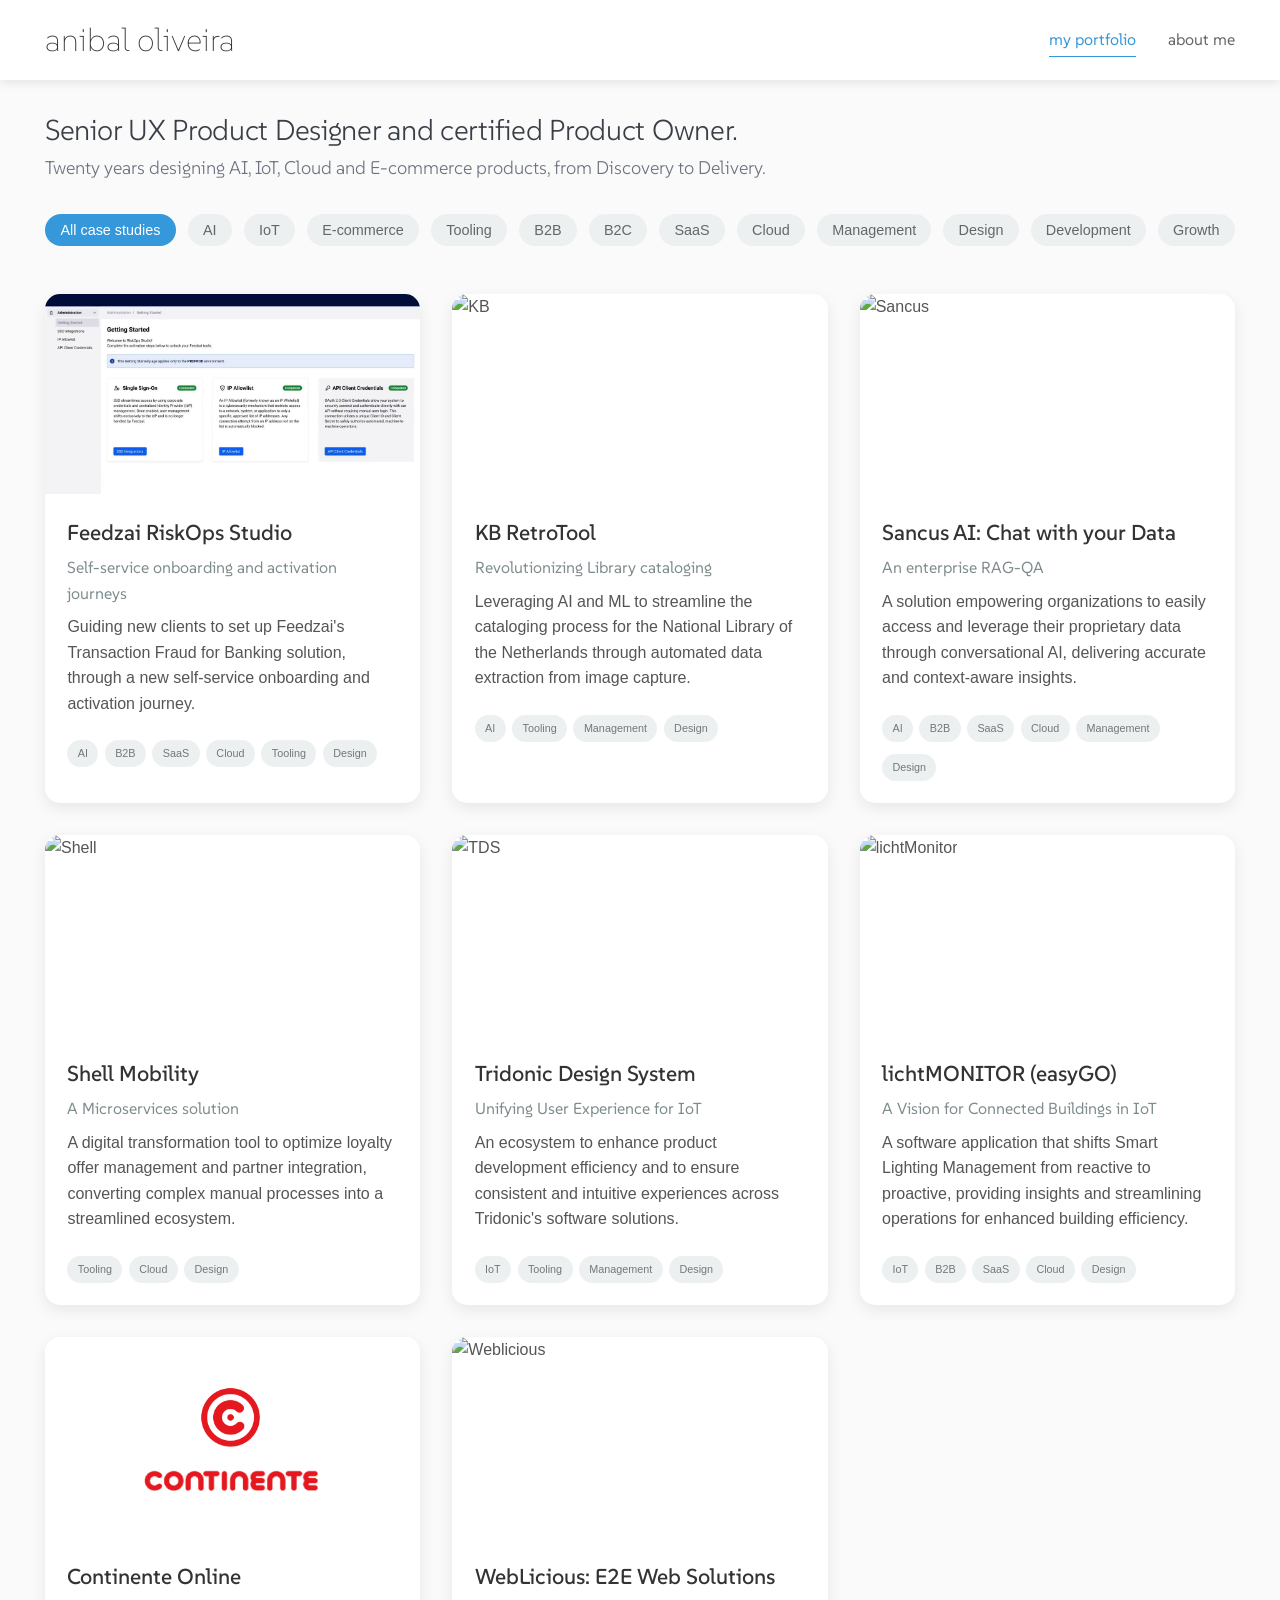
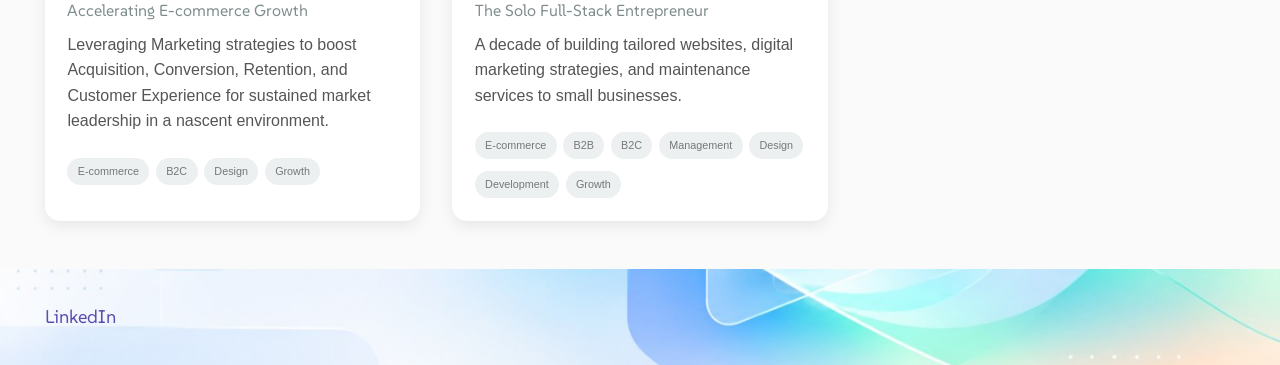
==== index.html @ 02a845a8 "Home intro: left-aligned, smaller, dark grey, closer to the header; capitalised terms Co-Authored-By" ====
<!DOCTYPE html>
<html lang="en">
<head>
<!-- Google tag (gtag.js) -->
<script async src="https://www.googletagmanager.com/gtag/js?id=G-BQ8R2S5PRK"></script>
<script>
  window.dataLayer = window.dataLayer || [];
  function gtag(){dataLayer.push(arguments);}
  gtag('js', new Date());

  gtag('config', 'G-BQ8R2S5PRK');
</script>
    <meta charset="UTF-8">
    <meta name="viewport" content="width=device-width, initial-scale=1.0">
    <meta name="robots" content="noindex, nofollow">

    <title>anibal oliveira</title>
    <link rel="preconnect" href="https://fonts.googleapis.com">
    <link rel="preconnect" href="https://fonts.gstatic.com" crossorigin>
    <link href="https://fonts.googleapis.com/css2?family=SUSE:wght@100..800" rel="stylesheet">
    <link rel="stylesheet" href="styles.css">
    <link rel="stylesheet" href="case-study.css">
    <link rel="icon" type="image/png" href="favicon.png">

</head>
<body>
    <!-- Header -->
    <header class="header">
        <div class="container">
            <div class="nav-brand">
                <a href="index.html" class="brand-link">
                    <h1>anibal oliveira</h1>
                </a>
            </div>
            <nav class="nav-menu">
                <a href="index.html" class="nav-link active">my portfolio</a>
                <a href="about.html" class="nav-link">about me</a>
            </nav>
        </div>
    </header>

    <!-- Main Content -->
    <main class="main-content">
        <div class="container">
            <!-- Page Title -->
            <!--<section class="hero-section">
                <h2 class="page-title">My Portfolio</h2>
                <p class="page-subtitle">Showcasing digital product design, development and management case studies</p>
            </section>
-->
            <!-- Intro -->
            <section class="home-intro">
                <h2 class="home-intro-title">Senior UX Product Designer and certified Product Owner.</h2>
                <p class="home-intro-text">Twenty years designing AI, IoT, Cloud and E-commerce products, from Discovery to Delivery.</p>
            </section>

            <!-- Tag Filter System -->
            <section class="filter-section">
                <div class="filter-container">
                    <div class="filter-tags">
                        <button class="filter-tag active" data-tag="all">All case studies</button>
                        <button class="filter-tag" data-tag="ai">AI</button>
                        <button class="filter-tag" data-tag="iot">IoT</button>
                        <button class="filter-tag" data-tag="ecommerce">E-commerce</button>
                        <button class="filter-tag" data-tag="tooling">Tooling</button>
                        <button class="filter-tag" data-tag="B2B">B2B</button>
                        <button class="filter-tag" data-tag="B2C">B2C</button>
                        <button class="filter-tag" data-tag="SaaS">SaaS</button>
                        <button class="filter-tag" data-tag="Cloud">Cloud</button>
                        <button class="filter-tag" data-tag="management">Management</button>
                        <button class="filter-tag" data-tag="design">Design</button>
                        <button class="filter-tag" data-tag="Development">Development</button>
                        <button class="filter-tag" data-tag="growth">Growth</button>
                    </div>
                </div>
            </section>

            <!-- Case Studies Grid -->
            <section class="case-studies-grid">
                <!-- Case Study 0: Feedzai -->
                <article class="case-study-card image-container" data-tags="ai,tooling,design,B2B,SaaS,Cloud" onclick="window.location.href='case-study-feedzai.html'">
                    <div class="card-image">

                        <img class="static-img" src="imgs/fz0.png" alt="Feedzai">
                        <img class="gif-img" src="imgs/fz2.gif" alt="Feedzai">
                    </div>
                    <div class="card-content">
                        <h3 class="card-title">Feedzai RiskOps Studio</h3>
                        <h4 class="card-subtitle">Self-service onboarding and activation journeys</h4>
                        <p class="card-intro">Guiding new clients to set up Feedzai's Transaction Fraud for Banking solution, through a new self-service onboarding and activation journey.</p>
                        <div class="card-tags">
                            <span class="tag">AI</span>
                            <span class="tag">B2B</span>
                            <span class="tag">SaaS</span>
                            <span class="tag">Cloud</span>
                            <span class="tag">Tooling</span>
                            <span class="tag">Design</span>
                        </div>
                    </div>
                </article>

                <!-- Case Study 1: KB -->
                <article class="case-study-card image-container" data-tags="ai,management,design,tooling" onclick="window.location.href='case-study-kb.html'">
                    <div class="card-image">

                        <img class="static-img" src="imgs/kb01.png" alt="KB">
                        <img class="gif-img" src="imgs/kbvid.gif" alt="KB">


                    </div>
                    <div class="card-content">
                        <h3 class="card-title">KB RetroTool</h3>
                        <h4 class="card-subtitle">Revolutionizing Library cataloging</h4>
                        <p class="card-intro">Leveraging AI and ML to streamline the cataloging process for the National Library of the Netherlands through automated data extraction from image capture.</p>
                        <div class="card-tags">
                            <span class="tag">AI</span>
                            <span class="tag">Tooling</span>
                            <span class="tag">Management</span>
                            <span class="tag">Design</span>
                        </div>
                    </div>
                </article>

                <!-- Case Study 2: Sancus -->
                <article class="case-study-card image-container" data-tags="ai,management,design,B2B,SaaS,Cloud" onclick="window.location.href='case-study-sancus.html'">
                    <div class="card-image">
 
                        <img class="static-img" src="imgs/sancus1.jpg" alt="Sancus">
                        <img class="gif-img" src="imgs/sancus7.gif" alt="Sancus">
                    </div>
                    <div class="card-content">
                        <h3 class="card-title">Sancus AI: Chat with your Data</h3>
                        <h4 class="card-subtitle">An enterprise RAG-QA</h4>
                        <p class="card-intro">A solution empowering organizations to easily access and leverage their proprietary data through conversational AI, delivering accurate and context-aware insights.</p>
                        <div class="card-tags">
                            <span class="tag">AI</span>
                            <span class="tag">B2B</span>
                            <span class="tag">SaaS</span>
                            <span class="tag">Cloud</span>
                            <span class="tag">Management</span>
                            <span class="tag">Design</span>
                        </div>
                    </div>
                </article>

                <!-- Case Study 3: Shell -->
                <article class="case-study-card image-container" data-tags="tooling,design,Cloud" onclick="window.location.href='case-study-shell.html'">
                    <div class="card-image">

                        <img class="static-img" src="imgs/shell1.png" alt="Shell">
                        <img class="gif-img" src="imgs/shell2.gif" alt="Shell">
                    </div>
                    <div class="card-content">
                        <h3 class="card-title">Shell Mobility</h3>
                        <h4 class="card-subtitle">A Microservices solution</h4>
                        <p class="card-intro">A digital transformation tool to optimize loyalty offer management and partner integration, converting complex manual processes into a streamlined ecosystem.</p>
                        <div class="card-tags">
                            <span class="tag">Tooling</span>
                            <span class="tag">Cloud</span>
                            <span class="tag">Design</span>
                        </div>
                    </div>
                </article>

                <!-- Case Study 4: TDS -->
                <article class="case-study-card image-container" data-tags="iot,tooling,management,design" onclick="window.location.href='case-study-tds.html'">
                    <div class="card-image">

                        <img class="static-img" src="imgs/tds1.png" alt="TDS">
                        <img class="gif-img" src="imgs/tds2.gif" alt="TDS">

                    </div>
                    <div class="card-content">
                        <h3 class="card-title">Tridonic Design System</h3>
                        <h4 class="card-subtitle">Unifying User Experience for IoT</h4>
                        <p class="card-intro">An ecosystem to enhance product development efficiency and to ensure consistent and intuitive experiences across Tridonic's software solutions.</p>
                    

                        <div class="card-tags">
                            <span class="tag">IoT</span>
                            <span class="tag">Tooling</span>
                            <span class="tag">Management</span>
                            <span class="tag">Design</span>
                        </div>
                    </div>
                </article>

                <!-- Case Study 5: lichtMonitor -->
                <article class="case-study-card image-container" data-tags="iot,B2B,SaaS,Cloud,design" onclick="window.location.href='case-study-lichtmonitor.html'">
                    <div class="card-image">

                        <img class="static-img" src="imgs/lm1.png" alt="lichtMonitor">
                        <img class="gif-img" src="imgs/lm2.gif" alt="lichtMonitor">

                    </div>
                    <div class="card-content">
                        <h3 class="card-title">lichtMONITOR (easyGO)</h3>
                        <h4 class="card-subtitle">A Vision for Connected Buildings in IoT</h4>
                        <p class="card-intro">A software application that shifts Smart Lighting Management from reactive to proactive, providing insights and streamlining operations for enhanced building efficiency.</p>
                        
                        <div class="card-tags">
                            <span class="tag">IoT</span>
                            <span class="tag">B2B</span>
                            <span class="tag">SaaS</span>
                            <span class="tag">Cloud</span>
                            <span class="tag">Design</span>
                        </div>
                    </div>
                </article>

                <!-- Case Study 6: Continente -->
                <article class="case-study-card image-container" data-tags="ecommerce,design,B2C,growth" onclick="window.location.href='case-study-continente.html'">
                    <div class="card-image">

                        <img class="static-img" src="imgs/col1.png" alt="Continente">
                        <img class="gif-img" src="imgs/col2.gif" alt="Continente">
                    </div>
                    <div class="card-content">
                        <h3 class="card-title">Continente Online</h3>
                        <h4 class="card-subtitle">Accelerating E-commerce Growth</h4>
                        <p class="card-intro">Leveraging Marketing strategies to boost Acquisition, Conversion, Retention, and Customer Experience for sustained market leadership in a nascent environment.</p>
                        <div class="card-tags">
                            <span class="tag">E-commerce</span>
                            <span class="tag">B2C</span>
                            <span class="tag">Design</span>
                            <span class="tag">Growth</span>

                        </div>
                    </div>
                </article>



                <!-- Case Study 7: Weblicious -->
                <article class="case-study-card image-container" data-tags="ecommerce,management,design,Development,B2B,B2C,growth" onclick="window.location.href='case-study-weblicious.html'">
                    <div class="card-image">

                        <img class="static-img" src="imgs/web1.jpg" alt="Weblicious">
                        <img class="gif-img" src="imgs/web3.gif" alt="Weblicious">

                    </div>
                    <div class="card-content">
                        <h3 class="card-title">WebLicious: E2E Web Solutions</h3>
                        <h4 class="card-subtitle">The Solo Full-Stack Entrepreneur</h4>
                        <p class="card-intro">A decade of building tailored websites, digital marketing strategies, and maintenance services to small businesses.</p>
                        <div class="card-tags">
                            <span class="tag">E-commerce</span>
                            <span class="tag">B2B</span>
                            <span class="tag">B2C</span>
                            <span class="tag">Management</span>
                            <span class="tag">Design</span>
                            <span class="tag">Development</span>
                            <span class="tag">Growth</span>

                        </div>
                    </div>
                </article>
            </section>
        </div>
    </main>

    <!-- Footer -->
    <footer class="footer">
        <div class="container">
            <div class="footer-content">
                <a href="https://www.linkedin.com/in/oliveiraanibal/" target="_blank" rel="noopener noreferrer" class="linkedin-link">LinkedIn</a>
            </div>
        </div>
    </footer>

    <script src="script.js"></script>
</body>
</html>
---- styles.css ----
/* Reset and base styles */
* {
    margin: 0;
    padding: 0;
    box-sizing: border-box;
}

body {
    font-family: 'Segoe UI', Tahoma, Geneva, Verdana, sans-serif;
    line-height: 1.6;
    color: #555;
    background-color: #fafafa;
}

.container {
    max-width: 1230px;
    margin: 0 auto;
    padding: 0 20px;
}

strong {
    font-weight: 600;
}

/* Header */
.header {
    background: #fff;
    box-shadow: 0 2px 10px rgba(0, 0, 0, 0.1);
    position: fixed;
    width: 100%;
    top: 0;
    z-index: 1000;
    transition: all 0.3s ease;
}

.header .container {
    display: flex;
    justify-content: space-between;
    align-items: center;
    padding: 1rem 20px;
}

.nav-brand h1 {
    font-family: 'SUSE', sans-serif;
    font-size: 2rem;
    font-weight: 100;
    line-height: 3rem;
    padding-bottom: 0;
    color: #333;
}

.brand-link {
    text-decoration: none;
    color: inherit;
    transition: color 0.3s ease;
}

.brand-link:hover {
    color: #3498db;
}

.nav-menu {
    display: flex;
    gap: 2rem;
}

.nav-link {
    font-family: 'SUSE', sans-serif;
    font-weight: 400;
    text-decoration: none;
    color: #666;
    transition: color 0.3s ease;
    position: relative;
}

.nav-link:hover,
.nav-link.active {
    color: #3498db;
}

.nav-link.active::after {
    content: '';
    position: absolute;
    bottom: -4px;
    left: 0;
    width: 100%;
    height: 1px;
    background: #3498db;
}

/* Main content */
.main-content {
    margin-top: 80px;
    min-height: calc(100vh - 160px);
}

/* Hero section */
.hero-section {
    text-align: center;
    padding: 3rem 0;
    background: linear-gradient(135deg, #667eea 0%, #764ba2 100%);
    color: white;
    margin-bottom: 3rem;
    /*  display: none;*/
}

.page-title {
    font-size: 3rem;
    font-weight: 700;
    margin-bottom: 1rem;
    opacity: 0;
    animation: fadeInUp 0.8s ease forwards;
}

.page-subtitle {
    font-size: 1.2rem;
    opacity: 0.9;
    max-width: 650px;
    margin: 0 auto;
    opacity: 0;
    animation: fadeInUp 0.8s ease 0.2s forwards;
}

/* Filter section */
.filter-section {
    margin-bottom: 3rem;
    margin-top: 132px;
}

.filter-container {
    text-align: center;
}

.filter-tags {
    display: flex;
    flex-wrap: wrap;
    gap: 0.755rem;
    justify-content: center;
}

.filter-tag {
    background: #ecf0f1;
    border: none;
    padding: .5rem .95rem;
    border-radius: 25px;
    cursor: pointer;
    transition: all 0.3s ease;
    font-size: 0.9rem;
    color: #666;
}

.safari .filter-tag {
    padding: .5rem .9rem;
}


.filter-tag:hover {
    background: #3498db;
    color: white;
}

.filter-tag.active {
    background: #3498db;
    color: white;
}

/* Case studies grid */
.case-studies-grid {
    display: grid;
    grid-template-columns: repeat(auto-fit, minmax(350px, 1fr));
    gap: 2rem;
    margin-bottom: 3rem;
}

.case-study-card {
    background: white;
    border-radius: 15px;
    overflow: hidden;
    box-shadow: 0 5px 15px rgba(0, 0, 0, 0.08);
    transition: all 0.3s ease;
    cursor: pointer;
    opacity: 0;
    transform: translateY(20px);
    animation: fadeInUp 0.6s ease forwards;
}

.case-study-card:hover {
    transform: translateY(-10px);
    box-shadow: 0 15px 30px rgba(0, 0, 0, 0.15);
}

.card-image {
    height: 200px;
    overflow: hidden;
}

.card-image img {
    width: 100%;
    /*   height: 100%;
    object-fit: cover;*/
    transition: transform 0.3s ease;
}

/*
.case-study-card:hover .card-image img {
    transform: scale(1.05);
}
*/
.card-content {
    padding: 1.4rem;
}

.card-title {
    font-size: 1.35rem;
    font-family: 'SUSE', sans-serif;
    font-weight: 500;
    margin-bottom: 0.25rem;
    color: #333;
}

.card-subtitle {
    font-size: 1rem;
    font-family: 'SUSE', sans-serif;
    color: #7f8c8d;
    margin-bottom: .5rem;
    font-weight: 400;
}

.card-intro {
    color: #555;
    margin-bottom: 1.5rem;
    line-height: 1.6;
}

.card-tags {
    display: flex;
    flex-wrap: wrap;
    gap: 0.75rem 0.4rem;
}

.tag {
    background: #ecf0f1;
    color: #777;
    padding: 0.3rem 0.65rem;
    border-radius: 15px;
    font-size: 0.675rem;
    font-weight: 500;
}


/* KB swap */
.image-container div {
    position: relative;
    overflow: hidden;
}


.gif-img {
    position: absolute;
    top: 0;
    left: 0;
    opacity: 0;
    transition: opacity 0.3s ease;
}

.image-container:hover div .gif-img {
    opacity: 1;
}

.image-container:hover div .static-img {
    opacity: 0;
}

/* About */

.about-certifications-grid {
    display: grid;
    grid-template-columns: repeat(auto-fit, minmax(200px, 1fr));
    gap: 2.5rem;
    row-gap: 3rem;
    margin-top: 2.5rem;
}

.about-certifications-grid::after {
    content: '';
    flex-basis: 100%;
}

.about-certification {
    margin: 0;
}

.about-certification h5 {
    margin: .1em 0 .3em;
}

.about-certification img {
    width: 100%;
}

.about-certification p,
.about-certification li {
    font-size: .8rem;
}

.about-certification ul {
    padding-left: 1rem;
}

.about-content {
    max-width: 840px;
    margin: 0 auto;
    padding: 1rem 0 0 0;
}

.about-text {
    /*max-width: 770px;*/
    font-size: 1.1rem;
    line-height: 1.8;
    color: #555;
    text-align: left;
    margin:0 auto 2.5rem;
}

.about-text p {
    margin-bottom: 1.5rem;
}

.about-text p a {
    color: #667eea;
    text-decoration: none;
    font-weight: 600;
}

h2.section-title {
    font-size: 1.75rem;
}


/* Footer: LinkedIn banner artwork, cropped to the original footer height */
.footer {
    background: #eef3fb url('imgs/about-hero.png') center 85% / cover no-repeat;
    color: #2c3e50;
    height: 96px;
    padding: 0;
    margin-top: 2.5rem;
    display: flex;
    align-items: center;
}

.footer .container {
    width: 100%;
}

.footer-content {
    display: flex;
    justify-content: flex-start;
    align-items: center;
}

.linkedin-link {
    font-family: 'SUSE', sans-serif;
    font-size: 1.15rem;
    font-weight: 400;
    color: #5a4fb0;
    text-decoration: none;
    text-shadow: 0 0 14px rgba(255, 255, 255, .9);
    transition: color 0.3s ease;
}

.linkedin-link:hover {
    color: #667eea;
    text-decoration: underline;
}

/* Animations */
@keyframes fadeInUp {
    to {
        opacity: 1;
        transform: translateY(0);
    }
}

/* Card animation delay */
.case-study-card:nth-child(1) {
    animation-delay: 0.1s;
}

.case-study-card:nth-child(2) {
    animation-delay: 0.2s;
}

.case-study-card:nth-child(3) {
    animation-delay: 0.3s;
}

/* Responsive design */
@media (max-width: 768px) {
    .header .container {
        flex-direction: column;
        gap: 1rem;
    }

    .nav-menu {
        gap: 1rem;
    }

    .page-title {
        font-size: 2rem;
    }

    .case-studies-grid {
        grid-template-columns: 1fr;
        gap: 1.5rem;
    }

    .filter-section {
        margin-top: 170px;
    }

    .filter-tags {
        justify-content: center;
        gap: 1rem
    }
}

/* Hidden class for filtering */
.hidden {
    display: none !important;
}

/* About: at a glance, career and education */
.glance {
    display: grid;
    grid-template-columns: repeat(auto-fit, minmax(180px, 1fr));
    gap: 1rem;
    margin: 0 0 3.5rem;
}

.glance div {
    background: white;
    border-radius: 12px;
    padding: 1rem 1.15rem;
    box-shadow: 0 4px 16px rgba(0, 0, 0, 0.06);
}

.glance dt {
    font-size: .72rem;
    font-weight: 600;
    letter-spacing: .08em;
    text-transform: uppercase;
    color: #667eea;
    margin-bottom: .35rem;
}

.glance dd {
    margin: 0;
    font-size: .92rem;
    line-height: 1.5;
    color: #444;
}

.career {
    list-style: none;
    padding: 0;
    margin: 1.5rem 0 3.5rem;
}

.career li {
    display: grid;
    grid-template-columns: 10rem minmax(0, 1fr);
    gap: 1.5rem;
    padding: 1.15rem 0;
    border-top: 1px solid #e4e4ee;
}

.career li:last-child {
    border-bottom: 1px solid #e4e4ee;
}

.career .when {
    font-size: .9rem;
    font-weight: 400;
    color: #7f8c8d;
    font-variant-numeric: tabular-nums;
    padding-top: .15rem;
}

.career .org {
    display: block;
    font-size: 1.08rem;
    font-weight: 600;
    color: #2c3e50;
}

.career .role {
    display: block;
    font-size: .92rem;
    color: #7f8c8d;
    margin-top: .1rem;
}

.career .desc {
    font-size: .95rem;
    line-height: 1.6;
    color: #555;
    margin: .45rem 0 0;
}

.career .desc a,
.about-more a {
    color: #667eea;
    font-weight: 600;
    text-decoration: none;
}

.about-more {
    font-size: 1.05rem;
    color: #555;
    margin: -1.5rem 0 3.5rem;
}

@media (max-width: 768px) {
    .career li {
        grid-template-columns: 1fr;
        gap: .3rem;
    }
}

/* About hero: LinkedIn banner artwork, dark text for contrast */
.hero-section.about-hero {
    background: #eef3fb url('imgs/about-hero.png') center / cover no-repeat;
    color: #2c3e50;
    padding: 4.5rem 1rem;
    text-align: left;
}

/* Line the hero text up with the about text column below */
.about-hero .page-title,
.about-hero .page-subtitle {
    max-width: 840px;
    margin-left: auto;
    margin-right: auto;
}

.about-hero .page-title {
    background: linear-gradient(135deg, #667eea 0%, #764ba2 100%);
    -webkit-background-clip: text;
    background-clip: text;
    color: transparent;
    width: fit-content;
    margin-left: max(0px, calc((100% - 840px) / 2));
}

.about-hero .page-subtitle {
    color: #5a4fb0;
    font-weight: 500;
}

.about-hero .page-subtitle {
    text-shadow: 0 0 18px rgba(255, 255, 255, .9);
}

@media (max-width: 768px) {
    .hero-section.about-hero {
        padding: 3rem 1rem;
        background-position: 30% center;
    }
}

/* About hero titles in the header's typeface (SUSE, light) */
.about-hero .page-title {
    font-family: 'SUSE', sans-serif;
    font-weight: 200;
}

.about-hero .page-subtitle {
    font-family: 'SUSE', sans-serif;
    font-weight: 300;
    font-size: 1.35rem;
}

/* Home intro, above the filters */
.home-intro {
    text-align: left;
    margin: 112px 0 2rem;
    padding: 0;
}

.home-intro-title {
    font-family: 'SUSE', sans-serif;
    font-weight: 300;
    font-size: 1.8rem;
    line-height: 1.25;
    letter-spacing: -0.01em;
    color: #3a3f47;
    margin: 0 0 .4rem;
}

.home-intro-text {
    font-family: 'SUSE', sans-serif;
    font-weight: 300;
    font-size: 1.15rem;
    line-height: 1.5;
    color: #6b7380;
    margin: 0;
}

.home-intro + .filter-section {
    margin-top: 0;
}

@media (max-width: 768px) {
    .home-intro {
        margin-top: 150px;
    }

    .home-intro-title {
        font-size: 1.45rem;
    }

    .home-intro-text {
        font-size: 1rem;
    }
}
---- case-study.css ----
/* Case Study Specific Styles */

.case-study-main {
    margin: 73px auto 0 auto;
    display: flex;
    max-width: 1230px;
    position: relative;
    /*   min-height: calc(100vh - 160px);*/
}

/* Side Navigation */
.side-nav {
    width: 250px;
    /* Made 50% wider from 200px */
    height: fit-content;


    position: sticky;
    top: 135px;
    margin-left: 20px;

    background: rgba(255, 255, 255, 0.95);
    backdrop-filter: blur(10px);
    border-radius: 10px;
    padding: 1rem 1rem 0.5rem 1rem;
    box-shadow: 0 5px 15px rgba(0, 0, 0, 0.1);
}

.side-nav-list {
    list-style: none;
    margin: 0;
    padding: 0;
}

.side-nav-list li {
    margin-bottom: 0.5rem;
}

.side-nav-list li:first-child a {
    color: #9b59b6;
}

.side-nav-link {
    display: block;
    font-family: 'SUSE', sans-serif;
    font-weight: 500;
    text-decoration: none;
    color: #666;
    font-size: 0.9rem;
    padding: 0.5rem 0.8rem;
    border-radius: 5px;
    transition: all 0.3s ease;
    border-left: 3px solid transparent;
}

.side-nav-link:hover,
.side-nav-link.active {
    background: #f8f9fa;
    color: #3498db;
    border-left-color: #3498db;
}

/* Case Study Content - Center aligned and adjusted for wider sidebar */
.case-study-content {
    flex: 1;
    margin-left: 20px;
    /* Adjusted for wider sidebar */
    padding: 0 0 2rem 2rem;
    /* max-width: 910px; */
    text-align: left;
    /* Center align all content */
    float: right;
}

.case-study-content img {
    max-width: 100%;
    margin: 1.25rem auto 2.5rem;
    display: block;
    /* Center images */
}

/* Hero Section */
.case-hero {
    display: block;
    grid-template-columns: 1fr 1fr;
    padding: 3rem 0 0;
    margin-bottom: 0rem;
    text-align: left;
    /* Keep hero layout as grid but left-aligned within cells */
}

.case-title {
    font-size: 2.5rem;
    font-family: 'SUSE', sans-serif;
    font-weight: 400;
    color: #333;
    margin-bottom: 0rem;
    line-height: 1.2;
}

h1.case-title {
    line-height: 1.5;
}

.case-subtitle {
    font-size: 1.35rem;
    font-family: 'SUSE', sans-serif;
    color: #7f8c8d;
    margin-bottom: 1.5rem;
    font-weight: 400;
}

p.case-intro {
    font-size: .85em !important;
    line-height: 1.5em !important;
    padding: 1.1em 1.75em !important;
    margin: 0 !important;
}

.case-hero-image {
    margin: 0 auto 2rem;

}

.laptopbg {
    position: relative;
    width: 600px;
    height: 345px;
    overflow: hidden;
    padding: 15px 66px 0;
    background-image: url('imgs/laptop3.png');
}

.laptopbg6 {
    position: relative;
    width: 768px;
    height: 400px;
    overflow: hidden;
    padding: 17px 84px 0;
    background-image: url('imgs/laptop6.png');
}


.laptopbg4 {
    position: relative;
    width: 768px;
    height: 450px;
    overflow: hidden;
    padding: 12px 84px 0;
    background-image: url('imgs/laptop5.png');
}

.laptopbg2 {
    position: relative;
    width: 768px;
    height: 476px;
    overflow: hidden;
    padding: 12px 84px 0;
    background-image: url('imgs/laptop2.png');
}

.laptopbg8 {
    position: relative;
    width: 900px;
    height: 447px;
    overflow: hidden;
    padding: 15px 0 0 101px;
    background-image: url('imgs/laptop8.png');
    margin-top: 1.75rem;
}


/* Sections */
.case-section {
    margin-bottom: 3rem;
    scroll-margin-top: 100px;
}

#context {
    margin-bottom: 3.5rem;
}

.section-title {
    font-size: 1.7rem;
    font-family: 'SUSE', sans-serif;
    font-weight: 500;
    color: #333;
    margin-bottom: 1rem;
    padding-bottom: 0.5rem;
    border-bottom: 2px solid #3498db;
}

h2.section-title {
    padding-top: 1rem;
    color: #333;
}

.case-section p {
    font-size: 1rem;
    line-height: 1.6;
    color: #555;
    margin-bottom: 1rem;
}

.case-section h3 {
    font-size: 1.4rem;
    font-weight: 400;
    color: #555;
    margin: 2.5rem 0 0.75rem 0;
    font-family: 'SUSE', sans-serif;
}

.case-section h4 {
    font-size: 1.1rem;
    font-weight: 400;
    color: #34495e;
    margin: 1.5rem 0 0.8rem 0;
    font-family: 'SUSE', sans-serif;
}


.case-section ul {
    padding-left: 1em;
    margin-top: -0.25rem;
}

.case-section ul li {
    padding-bottom: .5em;
    line-height: 1.5em;
}

.case-section ul li:last-child {
    padding-bottom: 0
}

h3.contribution-title {
    margin: .5rem 0 .5rem !important;
}

/* Context & Contribution */
.contribution-grid {
    display: grid;
    grid-template-columns: 2fr 1fr;
    gap: 3rem;
    align-items: start;
    text-align: left;
    /* Keep text left-aligned within grid cells */
}

.contribution-chart {
    text-align: center;
    /* Center its inline-block children */
    margin-left: -2rem;
}

.contribution-chart ul {
    max-width: 43.5rem;
    display: inline-block;
    /* Make it an inline-block element */
    vertical-align: middle;
    /* Align vertically with the donut chart */
    text-align: left;
    /* Ensure text inside ul stays left-aligned */
    margin: 0 0;
    /* Reset default ul margin if any interferes with centering */
    padding: 0;
    /* Reset default ul padding if any interferes with centering */
}

.donut-chart {
    width: 180px;
    /* Reduced to 90% of 200px */
    height: 180px;
    /* Reduced to 90% of 200px */
    margin: 0rem 1.5rem 0 0;
    /* Reduced space below the chart as legend is now inside */
    position: relative;
    display: inline-block;
    /* Ensure it behaves like an inline element */
    vertical-align: middle;
    /* Align with text */
}

.donut-slice {
    /* Smooth transition for opacity change on hover */
    transition: opacity 0.2s ease-in-out;
    cursor: pointer;
    /* Indicate non-clickable */
}

#percentage-text,
#legend-text {
    /* Combined styles for both text elements */
    text-anchor: middle;
    /* Center the text horizontally */
    dominant-baseline: middle;
    /* Center the text vertically */
    fill: #555;
    /* Always #555 */
    font-family: 'SUSE', sans-serif;
    /* Use SUSE font for consistency */
}

#percentage-text {
    font-size: 1.6rem;
    /* Slightly reduced font size for percentage */
    font-weight: 500;
    /* Bold text */
}

#legend-text {
    font-size: .9rem;
    /* Slightly reduced font size for legend text */
    font-weight: 400;
    /* Lighter weight for legend */
}

/* Specific style for the percentage symbol */
#percentage-symbol {
    font-size: 0.6em;
    /* 60% of the parent font size for the '%' symbol */
    vertical-align: super;
    /* Align it slightly higher */
}





/* Problem Definition */
.problem-content {
    display: grid;
    gap: 2rem;
}

.problem-statement,
.opportunity-landscape {
    background: #f8f9fa;
    padding: 2rem;
    border-radius: 10px;
    border-left: 4px solid #3498db;
    text-align: left;
    /* Keep text left-aligned within containers */
}

.opportunity-image {
    margin-top: 1.5rem;
}

.opportunity-image img {
    width: 100%;
    height: 200px;
    object-fit: cover;
    border-radius: 8px;
}

.image-caption {
    font-size: 0.9rem;
    color: #7f8c8d;
    font-style: italic;
    margin-top: 0.5rem;
    text-align: center;
}

/* Discovery */
.research-image {
    margin: 2rem 0;
    text-align: center;
}

.research-image img {
    width: 100%;
    max-width: 500px;
    height: 250px;
    object-fit: cover;
    border-radius: 8px;
}

.insights-list {
    background: #f8f9fa;
    padding: 1.5rem;
    border-radius: 8px;
    margin-top: 1rem;
    text-align: left;
    /* Keep list left-aligned */
}

.insights-list li {
    margin-bottom: 0.8rem;
    padding-left: 1rem;
    position: relative;
}

.insights-list li::before {
    content: '✓';
    position: absolute;
    left: 0;
    color: #27ae60;
    font-weight: bold;
}

/* Vision & Strategy */
.strategy-pillars {
    display: grid;
    grid-template-columns: repeat(auto-fit, minmax(250px, 1fr));
    gap: 1.5rem;
    margin: 2rem 0;
}

.pillar {
    background: #f8f9fa;
    padding: 1.5rem;
    border-radius: 8px;
    border-top: 4px solid #3498db;
    text-align: left;
    /* Keep text left-aligned within pillars */
}

.pillar h4 {
    color: #3498db;
    margin-bottom: 1rem;
}

.vision-image {
    margin: 2rem 0;
    text-align: center;
}

.vision-image img {
    width: 100%;
    max-width: 600px;
    height: 300px;
    object-fit: cover;
    border-radius: 8px;
}

.challenges-content {
    display: grid;
    gap: 1rem;
    margin-top: 1.5rem;
}

.challenge-item {
    background: #fff5f5;
    border-left: 4px solid #e74c3c;
    padding: 1rem 1.5rem;
    border-radius: 0 8px 8px 0;
    text-align: left;
    /* Keep text left-aligned within challenges */
}

.challenge-item h4 {
    color: #e74c3c;
    margin: 0 0 0.5rem 0;
}

.gtm-image {
    margin: 2rem 0;
    text-align: center;
}

.gtm-image img {
    width: 100%;
    max-width: 500px;
    height: 250px;
    object-fit: cover;
    border-radius: 8px;
}

/* Delivery */
.delivery-image {
    margin: 2rem 0;
    text-align: center;
}

.delivery-image img {
    width: 100%;
    max-width: 600px;
    height: 300px;
    object-fit: cover;
    border-radius: 8px;
}

.deliverables-list {
    background: #f0f9ff;
    border-left: 4px solid #3498db;
    padding: 1.5rem;
    border-radius: 0 8px 8px 0;
    margin-top: 1rem;
    text-align: left;
    /* Keep list left-aligned */
}

.deliverables-list li {
    margin-bottom: 0.8rem;
    padding-left: 1rem;
    position: relative;
}

.deliverables-list li::before {
    content: '→';
    position: absolute;
    left: 0;
    color: #3498db;
    font-weight: bold;
}

/* Impacts */
.impact-image {
    margin: 2rem 0;
    text-align: center;
}

.impact-image img {
    width: 100%;
    max-width: 700px;
    height: 350px;
    object-fit: cover;
    border-radius: 8px;
}

.components-grid {
    display: grid;
    grid-template-columns: repeat(auto-fit, minmax(250px, 1fr));
    gap: 1.5rem;
    margin-top: 2rem;
}

.component {
    background: #f8f9fa;
    padding: 1.5rem;
    border-radius: 8px;
    border-left: 4px solid #9b59b6;
    text-align: left;
    /* Keep text left-aligned within components */
}

.component h4 {
    color: #9b59b6;
    margin-bottom: 1rem;
}

/* Takeaways */
.metrics-grid {
    display: grid;
    grid-template-columns: repeat(auto-fit, minmax(250px, 1fr));
    gap: 2rem;
    margin: 2rem 0 4rem 0;
}

.metric-card {
    background: linear-gradient(135deg, #667eea 0%, #764ba2 100%);
    color: white;
    padding: 2rem;
    border-radius: 10px;
    text-align: center;
    box-shadow: 0 10px 25px rgba(0, 0, 0, 0.1);
}

.metric-number {
    font-size: 2.5rem;
    font-weight: 700;
    margin-bottom: 0.5rem;
}

.metric-label {
    font-size: 0.9rem;
    opacity: 0.9;
    font-family: 'SUSE', sans-serif;
}

.takeaways-content {
    display: grid;
    gap: 1.5rem;
    grid-template-columns: auto auto auto;
    margin-top: 2rem;
}



.continenteCS .metrics-grid {
    margin:2rem 0 2.5rem;
}
.continenteCS .takeaways-content {
    grid-template-columns: auto auto ;
    margin: 0 0 5rem;
}

.takeaway-item {
    background: #f6eff9;
    border-left: 4px solid #9b59b6;
    padding: 1.25rem 1.5rem 0.3rem;
    text-align: left;
    /* Keep text left-aligned within takeaways */

    border-radius: 8px;
}

.takeaway-item h4 {
    color: #9b59b6;
    margin: 0 0 0.8rem 0;
}

.takeaway-item p {
    font-size: .85em;
}

p.getintouch {
    border-bottom: 0 solid #ddd;
    padding-bottom: 0.5rem;
}

/* Navigation */
.case-navigation {
    display: flex;
    justify-content: space-between;
    align-items: center;
    margin: 1.5rem 0 0;
    padding: 1rem 0 0;
    border-top: 0 solid #eee;
}

.nav-btn {
    text-decoration: none;
    background: #3498db;
    color: white;
    padding: 1rem 2rem;
    border-radius: 8px;
    font-weight: 500;
    transition: all 0.3s ease;
    display: flex;
    align-items: center;
    gap: 0.5rem;
    font-family: 'SUSE', sans-serif;
}

.nav-btn:hover {
    background: #2980b9;
    transform: translateY(-2px);
    box-shadow: 0 5px 15px rgba(52, 152, 219, 0.3);
}

.prev-btn {
    margin-right: auto;
}

.next-btn {
    margin-left: auto;
}







.balloonWrp {
    display: grid;
    row-gap: 20px;
    column-gap: 20px;
    grid-template-columns: 47% 47%;
    /* Two equal columns */
    padding: 1.5rem 0 1rem;
    margin-bottom: 3rem;

}

.balloon {
    background-color: #eee;
    border-radius: 5px 5px 0 5px;
    /* Less round corners */
    padding: 25px 40px 25px 20px;
    position: relative;
    height: auto;
    display: flex;
    flex-direction: column;
    /* 
  align-items: center;
  justify-content: center; */
    color: #555;
}

.balloon:before {
    content: '';
    position: absolute;
    bottom: 0;
    right: 30px;
    /* Aligned to the right */
    width: 0;
    height: 0;
    border: 30px solid transparent;
    border-top: 30px solid #eee;
    /* Matches balloon color */
    border-bottom: 0;
    margin-right: -30px;
    /* Adjust for right alignment */
    margin-bottom: -30px;
}

.cima:before {
    left: 30px;
    margin-left: -30px;

    top: 0;
    margin-top: -30px;
    transform: rotate(180deg);
}

.quote {
    font-size: 4em;
    /* Big quote */
    line-height: 1em;
    margin: 0 20px 10px 0;
    color: #555;
    float: left;
}

.sentence {
    font-size: .9em;
    line-height: 1.5em;
    display: block;
    font-style: italic;
}


.img-container {
    padding: 1.25rem;
    border: 1px solid #ddd;
    background-color: white;
    margin: 1.25rem auto 3rem;
    width: fit-content;
}

.img-container img {
    margin: 0;
    width: auto;
    max-width: 100%;
}

#projects h2 {
    margin-bottom: 3rem;
}

.project-details img {
    width: 400px;
    float: left;
    margin-right: 30px;
    margin-top: 13px;
}
.project-details {
    margin-bottom: 3.5rem;
    overflow: hidden;
}
.project-details h3 {
    margin: 0 0;
}

.project-details img {
    width: 400px;
    float: left;
    margin-right: 30px;
    margin-top: 0px;
}

p.project-intro {
    margin-top: 0;
    margin-bottom: 4rem;
}















/* Responsive Design */
@media (max-width: 1024px) {
    .side-nav {
        position: relative;
        left: auto;
        top: auto;
        transform: none;
        /*  width: 100%;*/
        margin-bottom: 2rem;
        display: none;
    }

    .case-study-content {
        margin-left: 0;
        margin-right: 0;
        padding: 0 1rem;
    }

    .contribution-grid {
        grid-template-columns: 1fr;
        gap: 2rem;
    }

    .case-hero {
        grid-template-columns: 1fr;
        gap: 2rem;
    }

    .strategy-pillars {
        grid-template-columns: 1fr;
    }

    .components-grid {
        grid-template-columns: 1fr;
    }

    .metrics-grid {
        grid-template-columns: auto auto;
    }

    .takeaways-content {
        grid-template-columns: auto auto;
    }

}

@media (max-width: 768px) {
    .case-title {
        font-size: 2rem;
    }

    .case-subtitle {
        font-size: 1.1rem;
    }

    .section-title {
        font-size: 1.5rem;
    }


    .takeaways-content {
        grid-template-columns: auto;
    }



    .metrics-grid {
        grid-template-columns: auto;
    }

    .case-navigation {
        flex-direction: column;
        gap: 1rem;
    }

    .nav-btn {
        width: 100%;
        justify-content: center;
    }
}
.laptopbg9 {
    position: relative;
    width: 768px;
    height: 438px;
    overflow: hidden;
    padding: 17px 84px 0;
    background-image: url('imgs/laptop9.png');
}
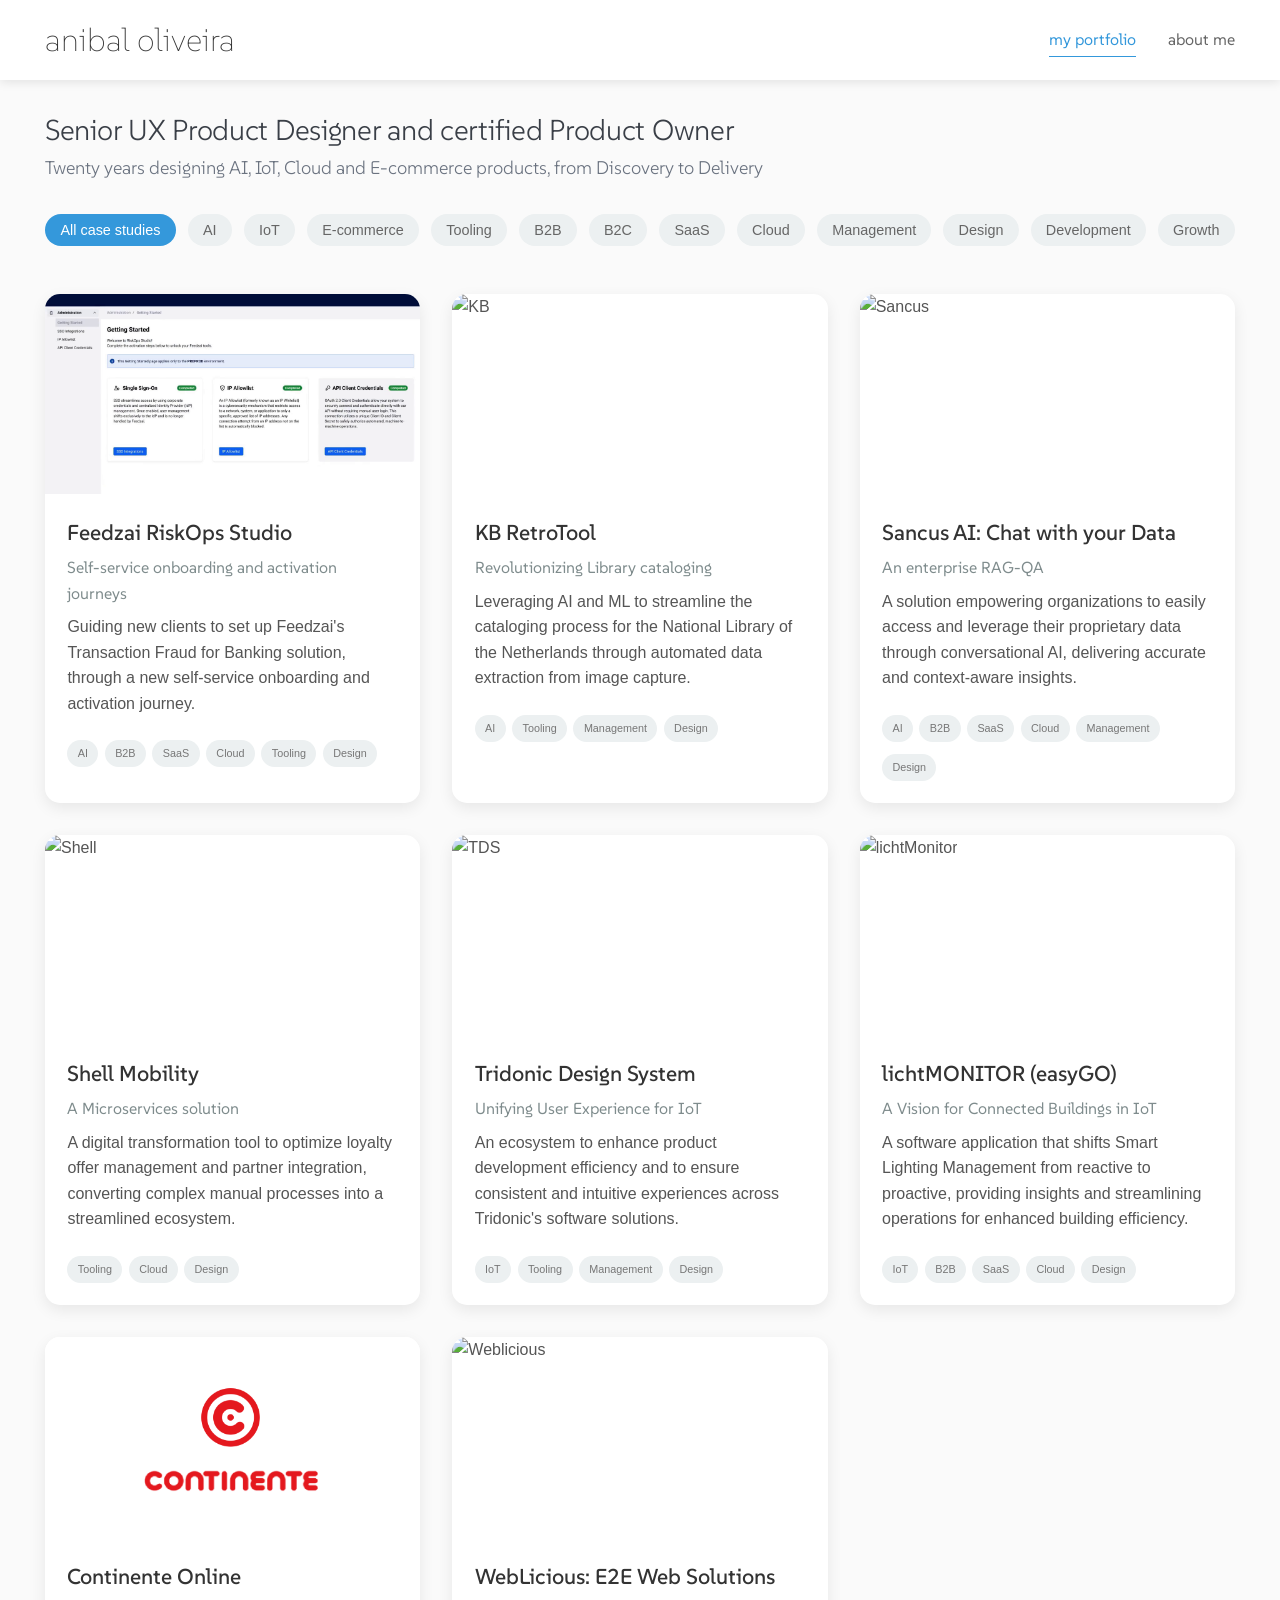
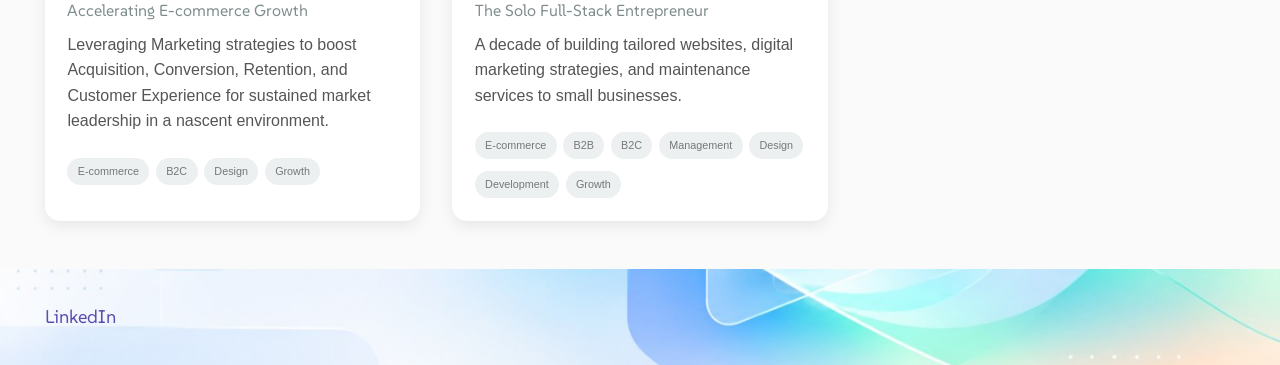
==== commit 301fc2ab: "Home intro: no full stops Co-Authored-By: Claude Opus 5.5 <noreply@anthropic.com> Claude-Session: ht" ====
--- a/index.html
+++ b/index.html
@@ -50,8 +50,8 @@
 -->
             <!-- Intro -->
             <section class="home-intro">
-                <h2 class="home-intro-title">Senior UX Product Designer and certified Product Owner.</h2>
-                <p class="home-intro-text">Twenty years designing AI, IoT, Cloud and E-commerce products, from Discovery to Delivery.</p>
+                <h2 class="home-intro-title">Senior UX Product Designer and certified Product Owner</h2>
+                <p class="home-intro-text">Twenty years designing AI, IoT, Cloud and E-commerce products, from Discovery to Delivery</p>
             </section>
 
             <!-- Tag Filter System -->
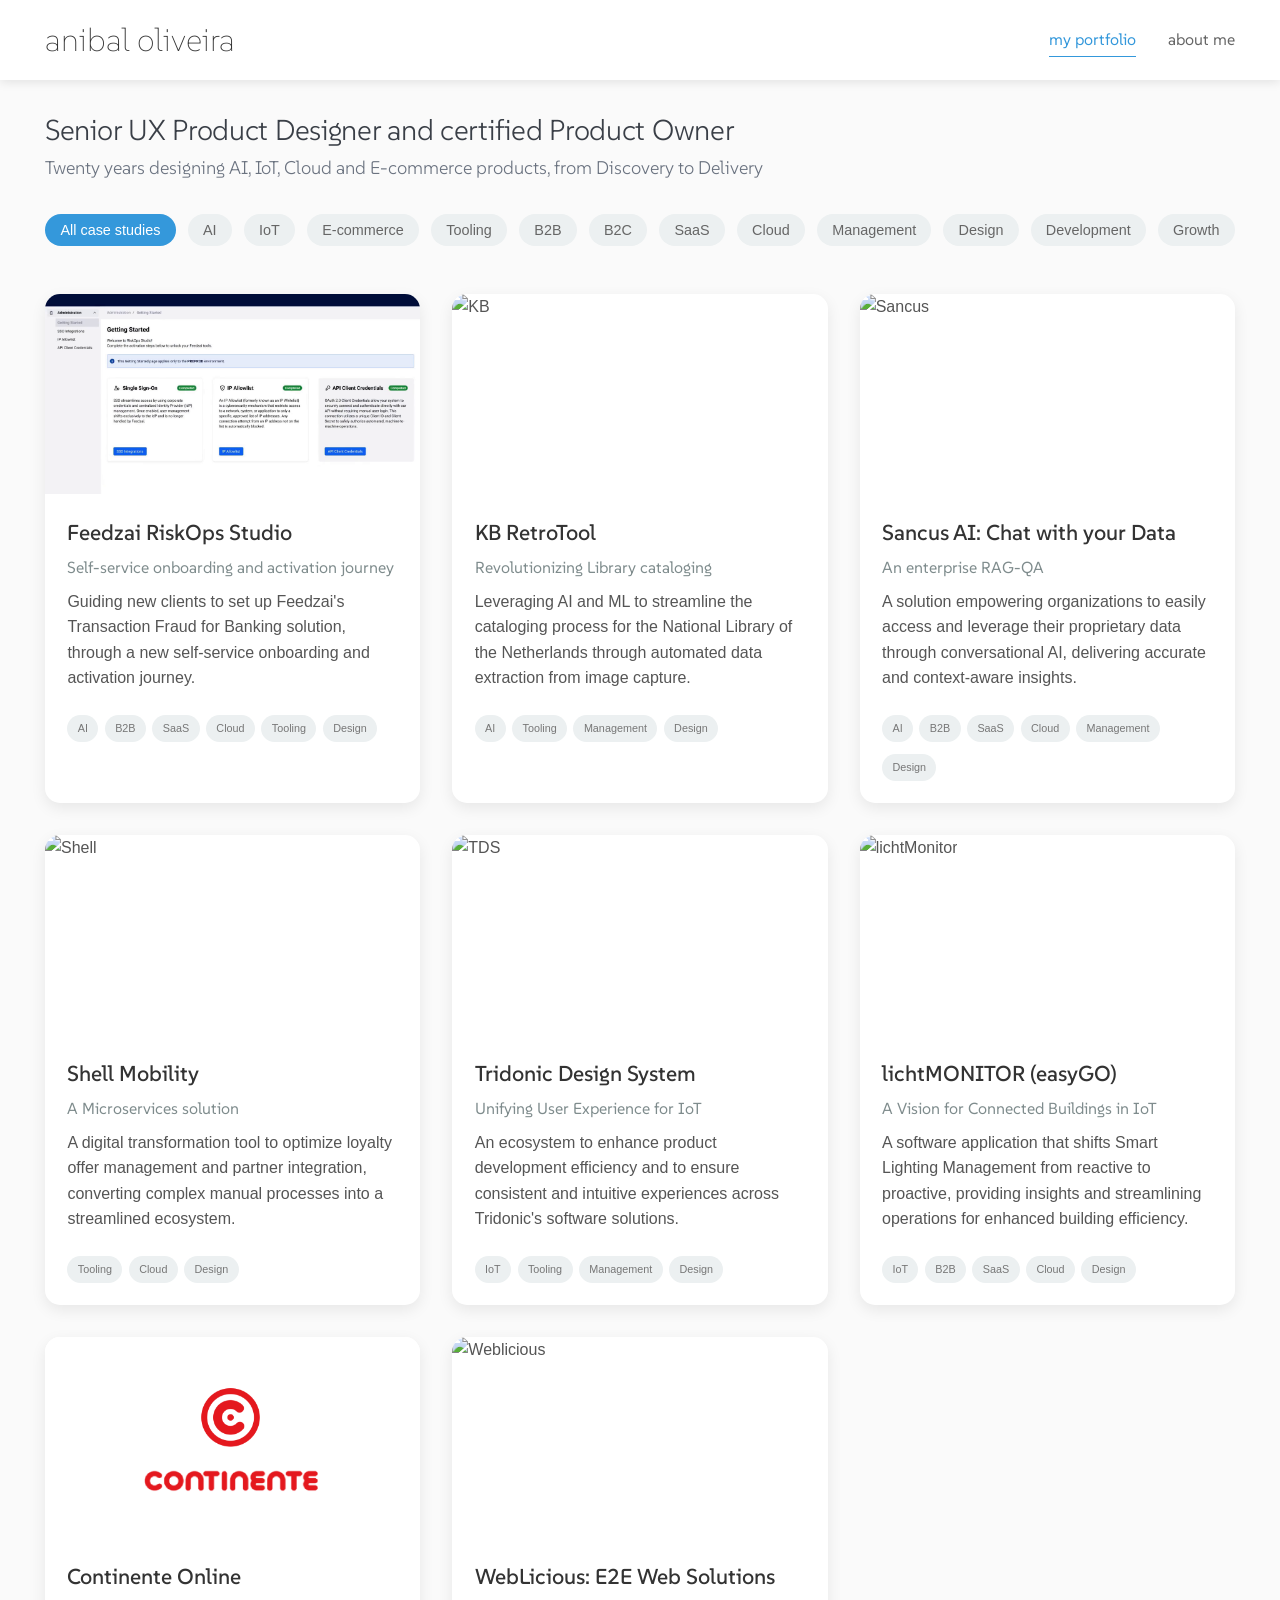
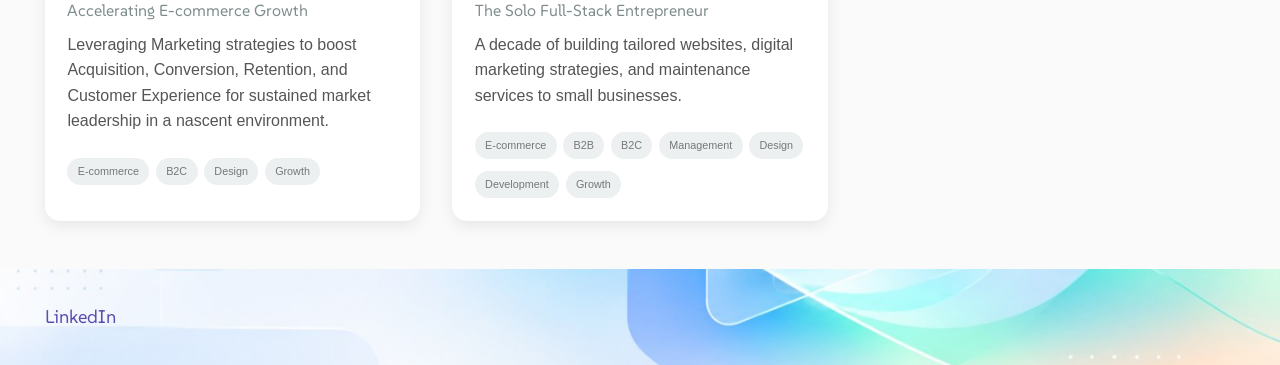
==== commit a619e9cf: "Feedzai subtitle: singular journey Co-Authored-By: Claude Opus 5.5 <noreply@anthropic.com> Claude-Se" ====
--- a/index.html
+++ b/index.html
@@ -86,7 +86,7 @@
                     </div>
                     <div class="card-content">
                         <h3 class="card-title">Feedzai RiskOps Studio</h3>
-                        <h4 class="card-subtitle">Self-service onboarding and activation journeys</h4>
+                        <h4 class="card-subtitle">Self-service onboarding and activation journey</h4>
                         <p class="card-intro">Guiding new clients to set up Feedzai's Transaction Fraud for Banking solution, through a new self-service onboarding and activation journey.</p>
                         <div class="card-tags">
                             <span class="tag">AI</span>
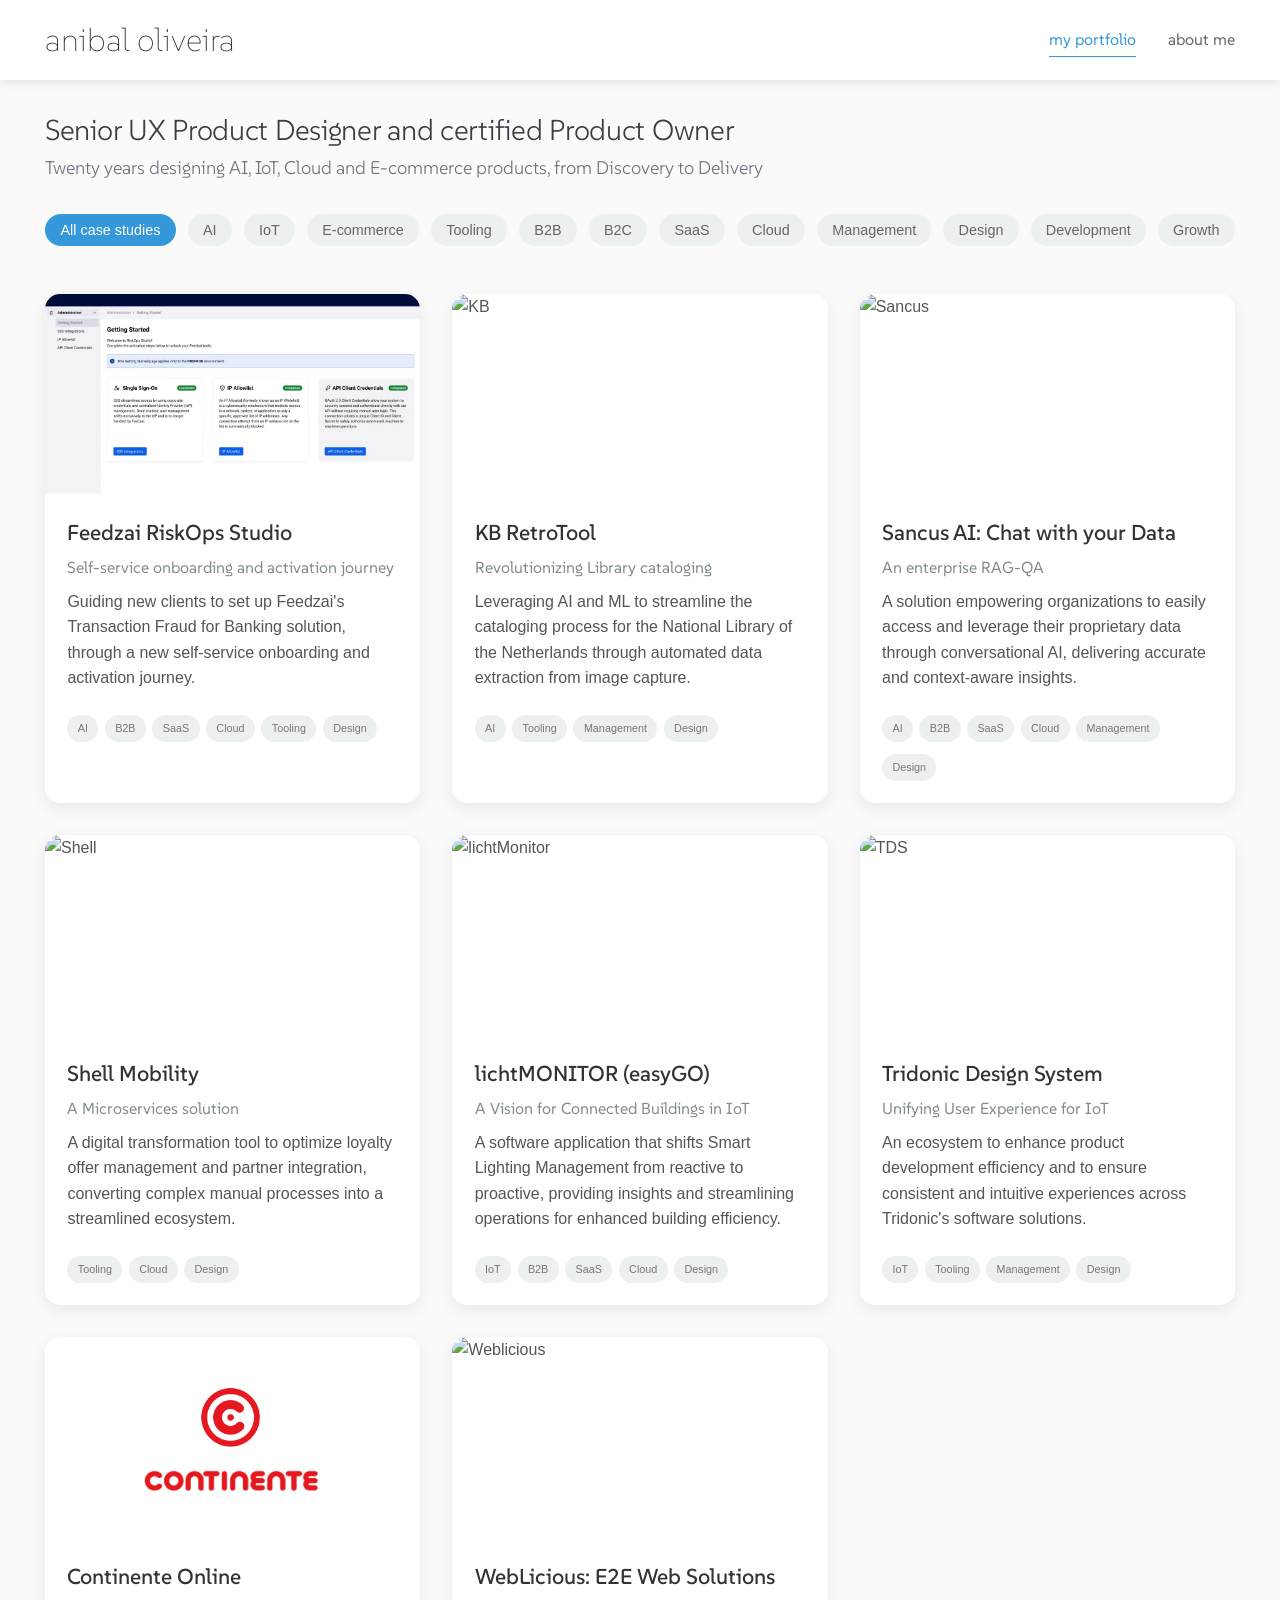
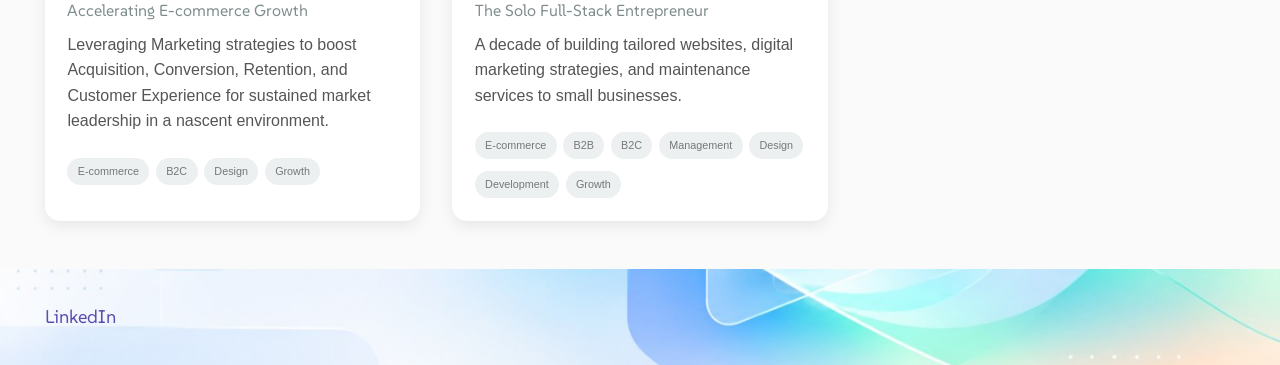
==== commit 4eb3f1e0: "Order: lichtMONITOR before TDS; prev/next links follow it Co-Authored-By: Claude Opus 5.5 <noreply@a" ====
--- a/index.html
+++ b/index.html
@@ -162,7 +162,30 @@
                     </div>
                 </article>
 
-                <!-- Case Study 4: TDS -->
+                <!-- Case Study 4: lichtMonitor -->
+                <article class="case-study-card image-container" data-tags="iot,B2B,SaaS,Cloud,design" onclick="window.location.href='case-study-lichtmonitor.html'">
+                    <div class="card-image">
+
+                        <img class="static-img" src="imgs/lm1.png" alt="lichtMonitor">
+                        <img class="gif-img" src="imgs/lm2.gif" alt="lichtMonitor">
+
+                    </div>
+                    <div class="card-content">
+                        <h3 class="card-title">lichtMONITOR (easyGO)</h3>
+                        <h4 class="card-subtitle">A Vision for Connected Buildings in IoT</h4>
+                        <p class="card-intro">A software application that shifts Smart Lighting Management from reactive to proactive, providing insights and streamlining operations for enhanced building efficiency.</p>
+                        
+                        <div class="card-tags">
+                            <span class="tag">IoT</span>
+                            <span class="tag">B2B</span>
+                            <span class="tag">SaaS</span>
+                            <span class="tag">Cloud</span>
+                            <span class="tag">Design</span>
+                        </div>
+                    </div>
+                </article>
+
+                <!-- Case Study 5: TDS -->
                 <article class="case-study-card image-container" data-tags="iot,tooling,management,design" onclick="window.location.href='case-study-tds.html'">
                     <div class="card-image">
 
@@ -180,29 +203,6 @@
                             <span class="tag">IoT</span>
                             <span class="tag">Tooling</span>
                             <span class="tag">Management</span>
-                            <span class="tag">Design</span>
-                        </div>
-                    </div>
-                </article>
-
-                <!-- Case Study 5: lichtMonitor -->
-                <article class="case-study-card image-container" data-tags="iot,B2B,SaaS,Cloud,design" onclick="window.location.href='case-study-lichtmonitor.html'">
-                    <div class="card-image">
-
-                        <img class="static-img" src="imgs/lm1.png" alt="lichtMonitor">
-                        <img class="gif-img" src="imgs/lm2.gif" alt="lichtMonitor">
-
-                    </div>
-                    <div class="card-content">
-                        <h3 class="card-title">lichtMONITOR (easyGO)</h3>
-                        <h4 class="card-subtitle">A Vision for Connected Buildings in IoT</h4>
-                        <p class="card-intro">A software application that shifts Smart Lighting Management from reactive to proactive, providing insights and streamlining operations for enhanced building efficiency.</p>
-                        
-                        <div class="card-tags">
-                            <span class="tag">IoT</span>
-                            <span class="tag">B2B</span>
-                            <span class="tag">SaaS</span>
-                            <span class="tag">Cloud</span>
                             <span class="tag">Design</span>
                         </div>
                     </div>
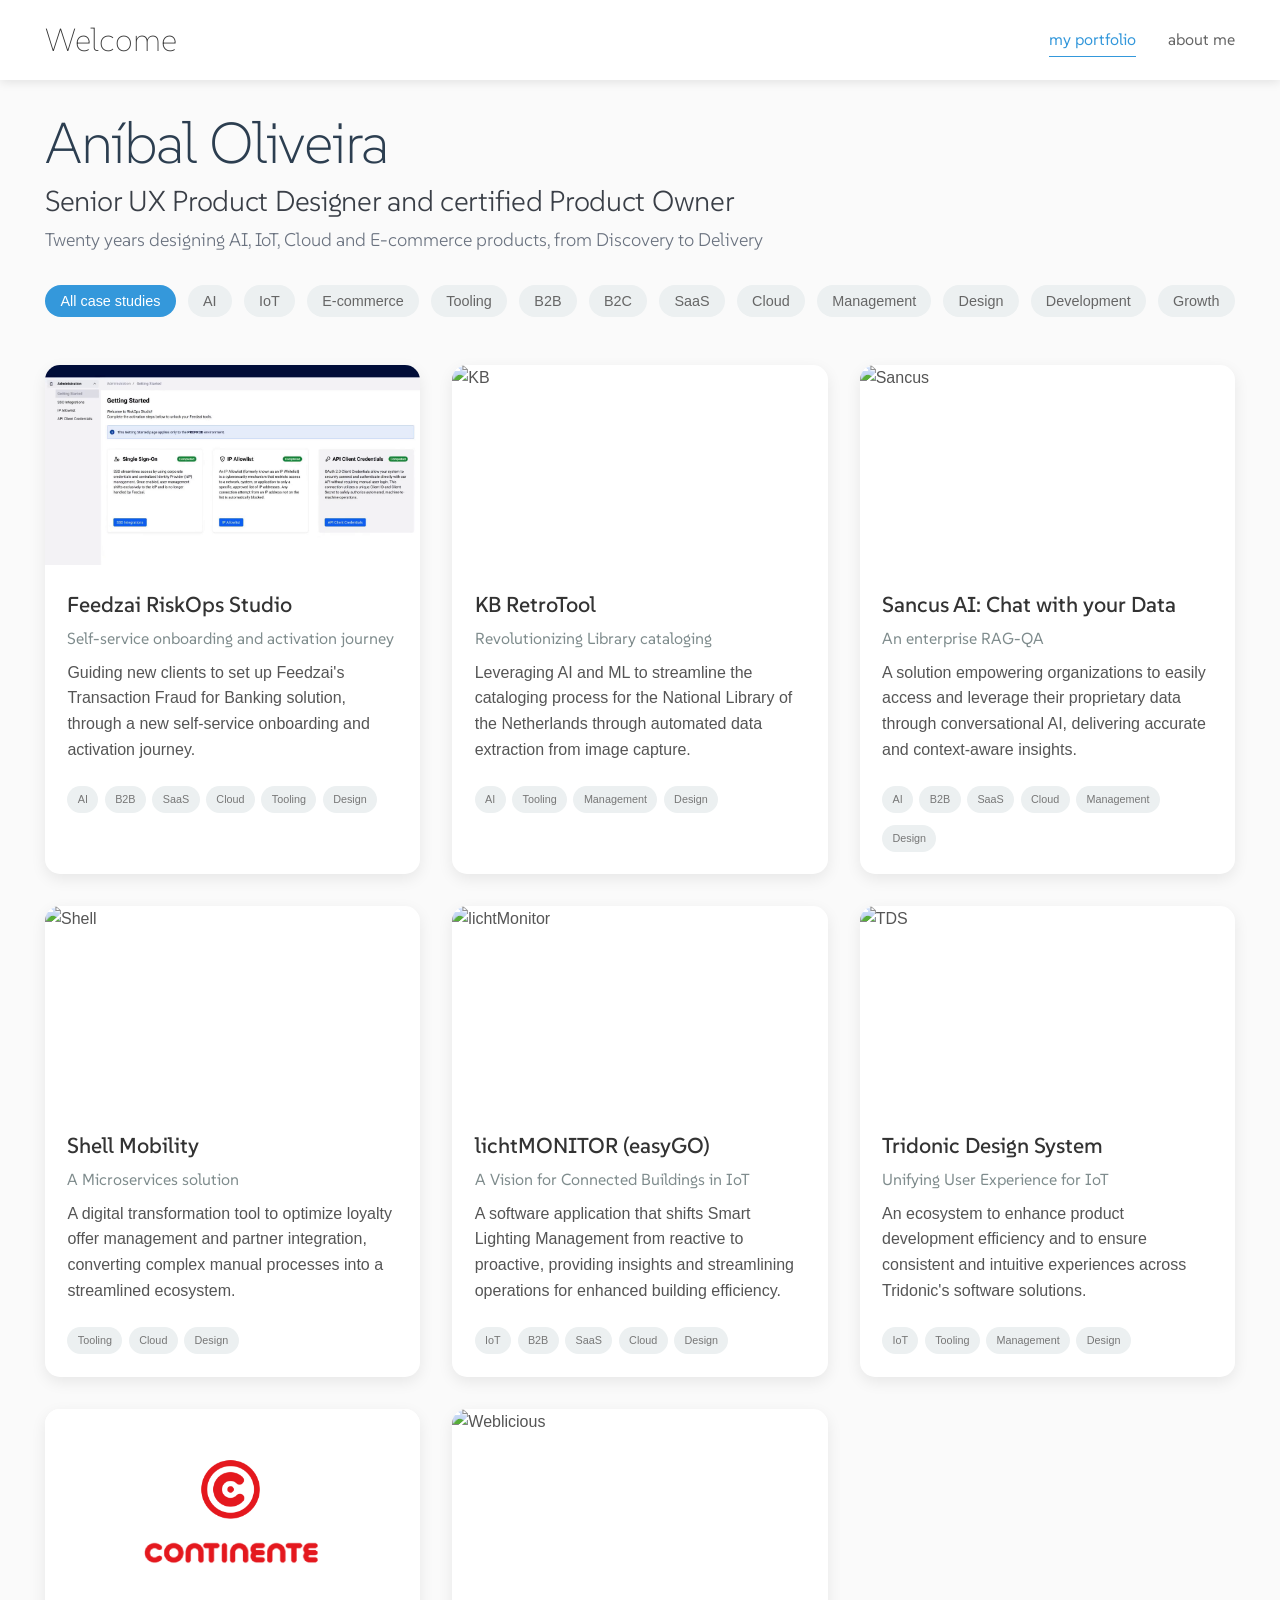
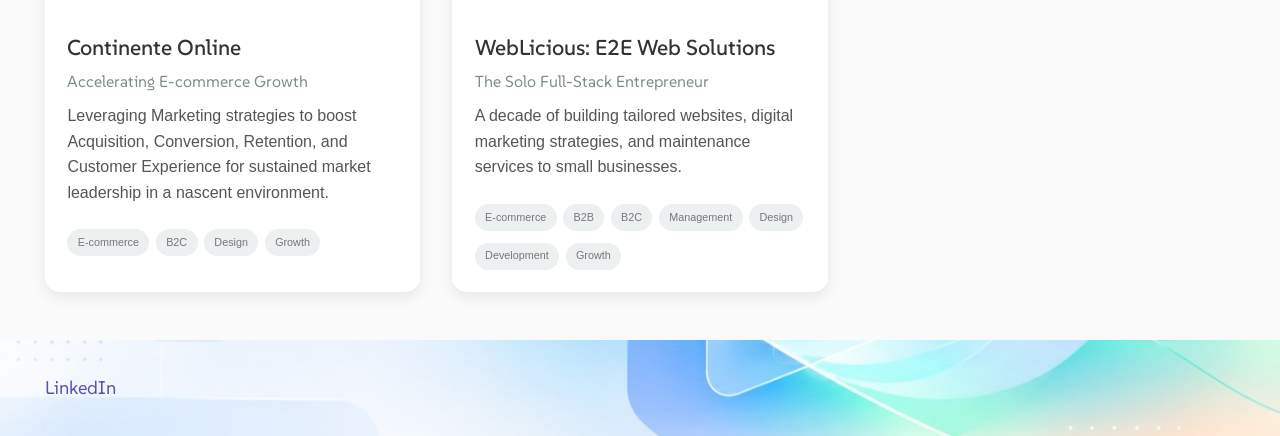
==== commit 92cfc19f: "Home: header reads Welcome; name in large type above the title Co-Authored-By: Claude Opus 5.5 <nore" ====
--- a/index.html
+++ b/index.html
@@ -29,7 +29,7 @@
         <div class="container">
             <div class="nav-brand">
                 <a href="index.html" class="brand-link">
-                    <h1>anibal oliveira</h1>
+                    <p class="brand-text">Welcome</p>
                 </a>
             </div>
             <nav class="nav-menu">
@@ -50,6 +50,7 @@
 -->
             <!-- Intro -->
             <section class="home-intro">
+                <h1 class="home-intro-name">Aníbal Oliveira</h1>
                 <h2 class="home-intro-title">Senior UX Product Designer and certified Product Owner</h2>
                 <p class="home-intro-text">Twenty years designing AI, IoT, Cloud and E-commerce products, from Discovery to Delivery</p>
             </section>
--- a/styles.css
+++ b/styles.css
@@ -40,7 +40,9 @@
     padding: 1rem 20px;
 }
 
-.nav-brand h1 {
+.nav-brand h1,
+.nav-brand .brand-text {
+    margin: 0;
     font-family: 'SUSE', sans-serif;
     font-size: 2rem;
     font-weight: 100;
@@ -623,3 +625,20 @@
         font-size: 1rem;
     }
 }
+
+/* Home: name in large type above the title */
+.home-intro-name {
+    font-family: 'SUSE', sans-serif;
+    font-weight: 200;
+    font-size: 3.6rem;
+    line-height: 1.1;
+    letter-spacing: -0.02em;
+    color: #2c3e50;
+    margin: 0 0 .5rem;
+}
+
+@media (max-width: 768px) {
+    .home-intro-name {
+        font-size: 2.6rem;
+    }
+}
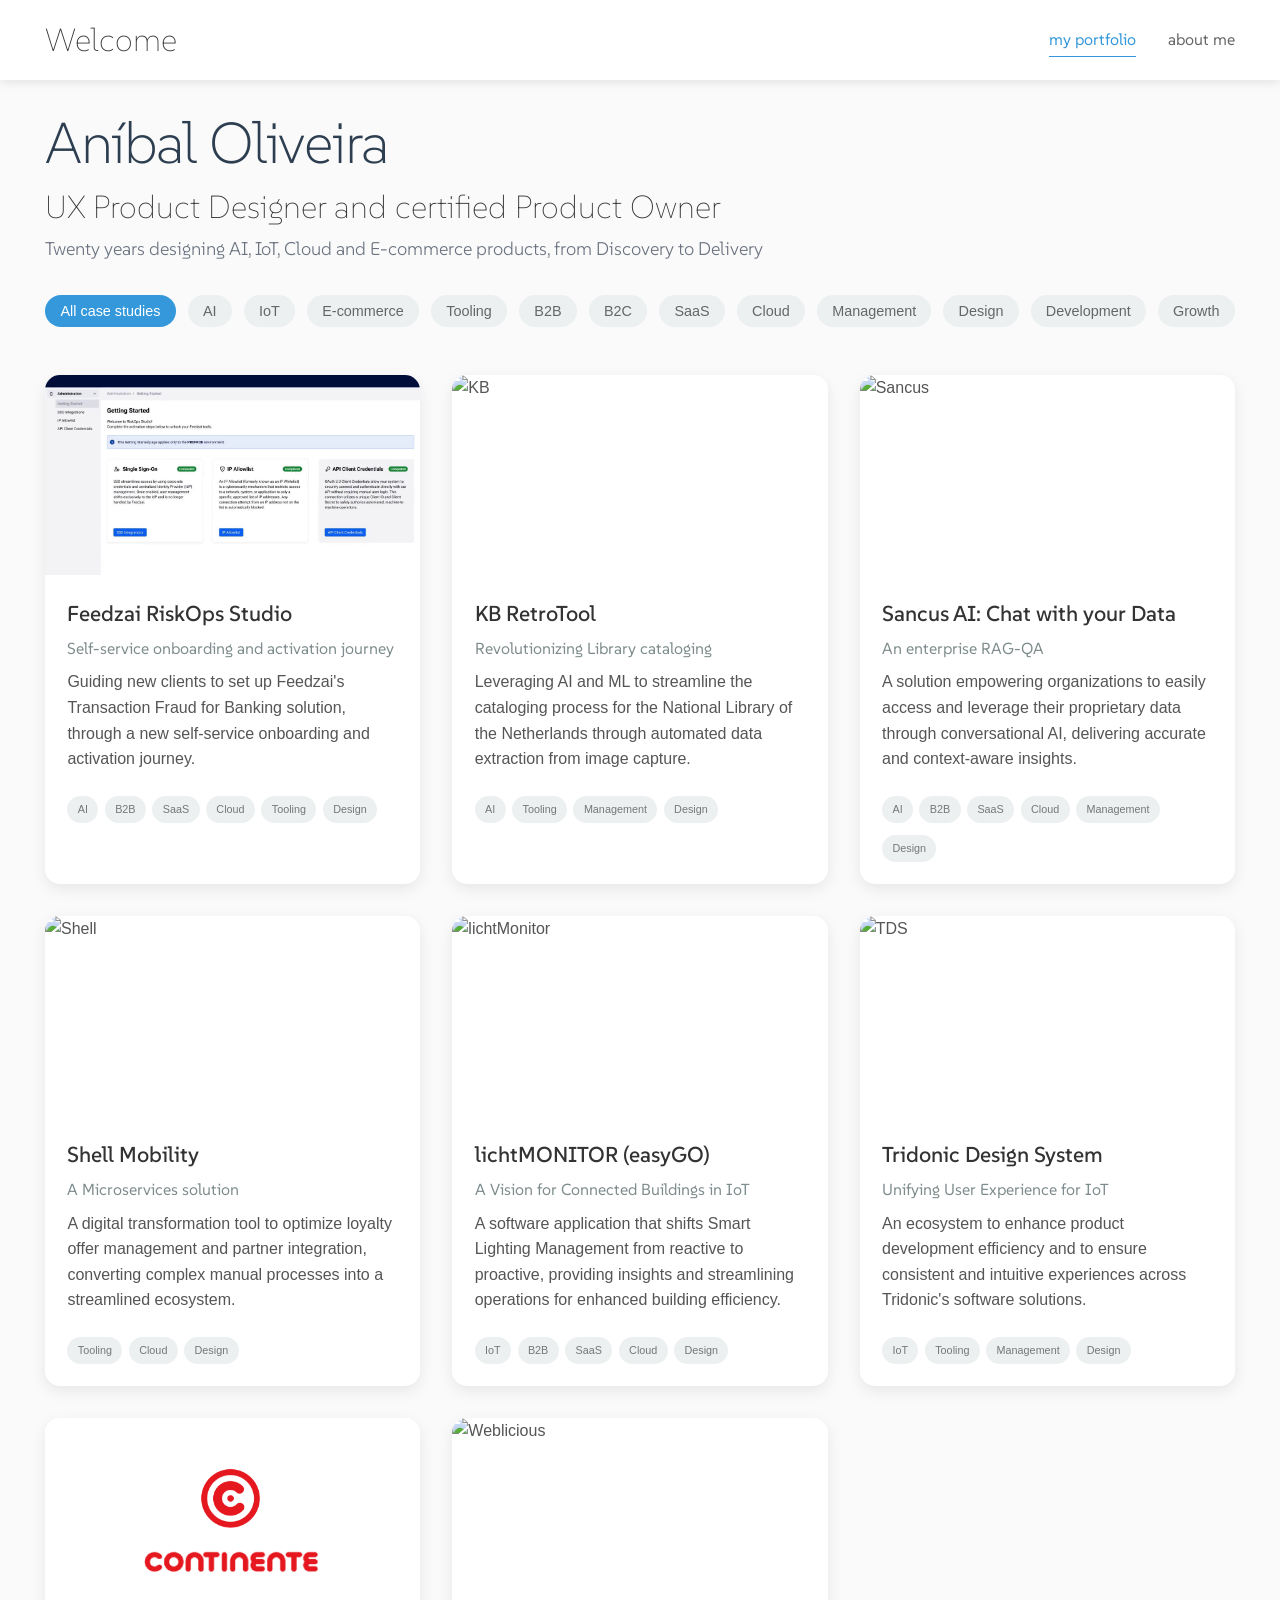
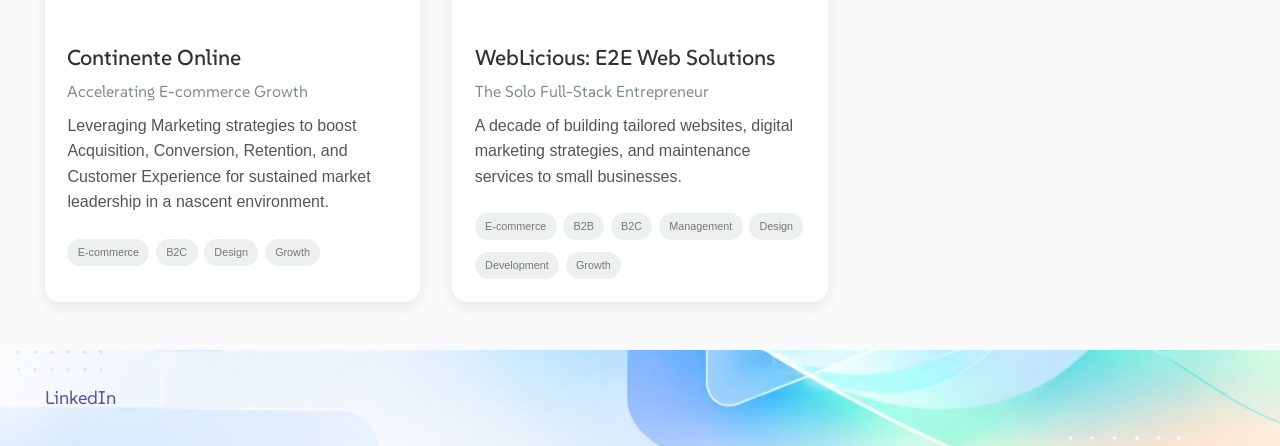
==== commit 9ae6d3af: "Home subtitle: same style as header Welcome; drop 'Senior' Co-Authored-By: Claude Opus 5.5 <noreply@" ====
--- a/index.html
+++ b/index.html
@@ -51,7 +51,7 @@
             <!-- Intro -->
             <section class="home-intro">
                 <h1 class="home-intro-name">Aníbal Oliveira</h1>
-                <h2 class="home-intro-title">Senior UX Product Designer and certified Product Owner</h2>
+                <h2 class="home-intro-title">UX Product Designer and certified Product Owner</h2>
                 <p class="home-intro-text">Twenty years designing AI, IoT, Cloud and E-commerce products, from Discovery to Delivery</p>
             </section>
 
--- a/styles.css
+++ b/styles.css
@@ -642,3 +642,21 @@
         font-size: 2.6rem;
     }
 }
+
+/* Home subtitle in the same style as the header "Welcome" */
+.home-intro-title {
+    font-family: 'SUSE', sans-serif;
+    font-size: 2rem;
+    font-weight: 100;
+    line-height: 3rem;
+    letter-spacing: normal;
+    color: #333;
+    margin: 0 0 .25rem;
+}
+
+@media (max-width: 768px) {
+    .home-intro-title {
+        font-size: 2rem;
+        line-height: 2.6rem;
+    }
+}
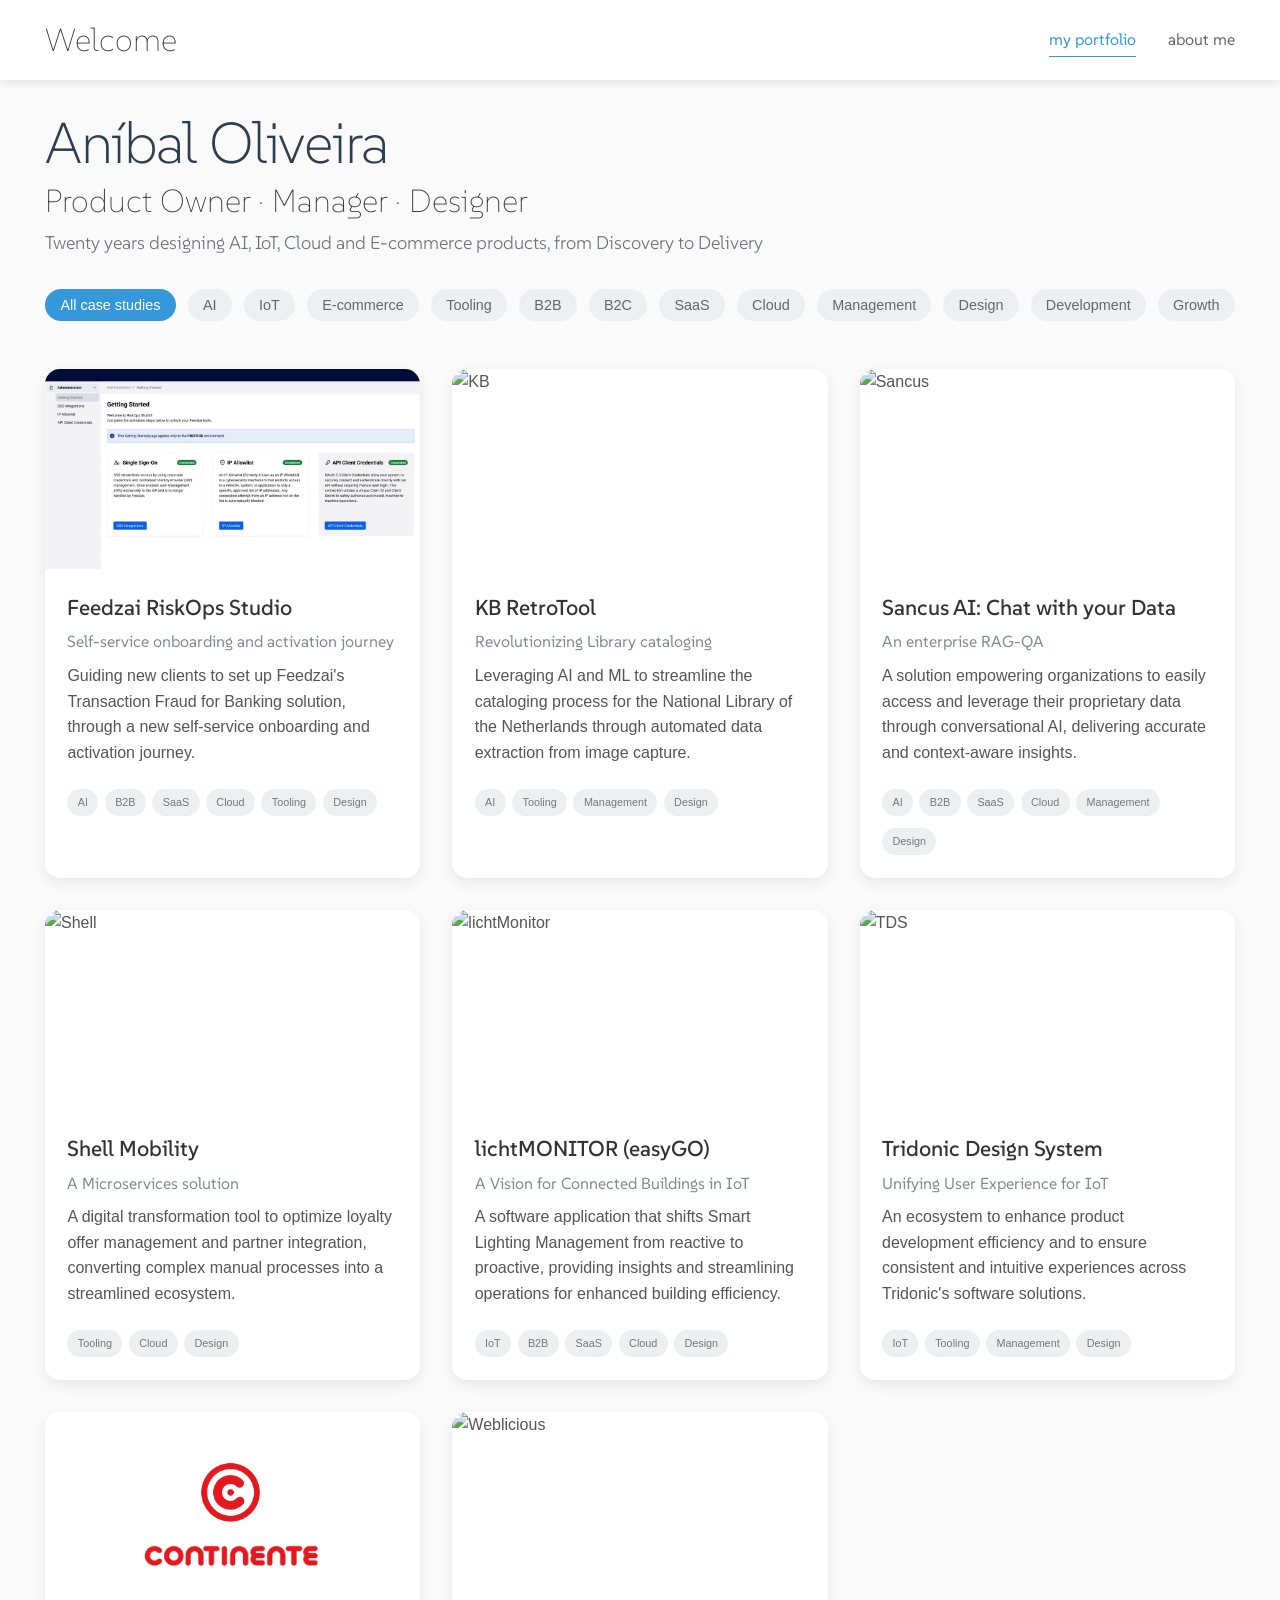
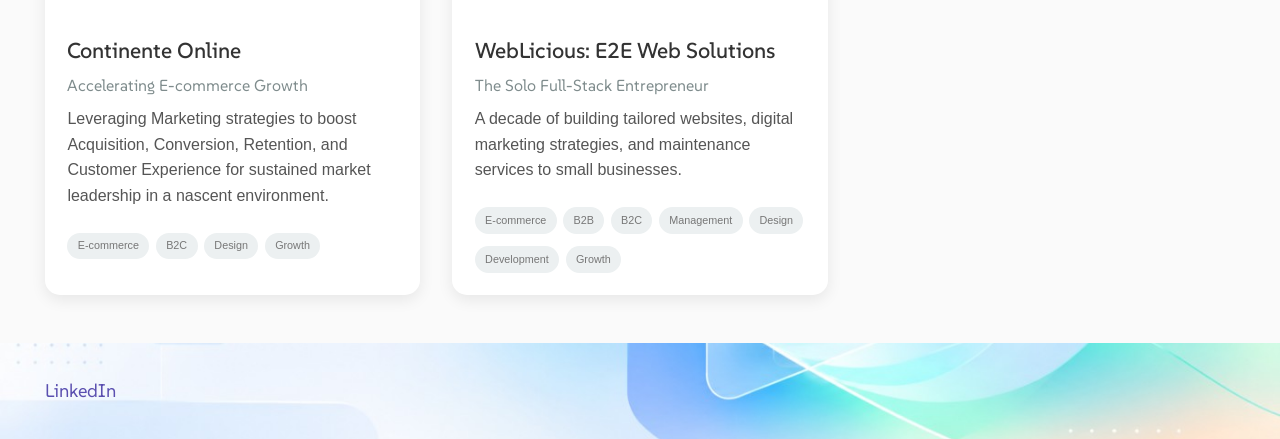
==== commit ac95f4b8: "Homepage: change intro title to Product Owner · Manager · Designer Co-Authored-By: Claude Opus 5.5 <" ====
--- a/index.html
+++ b/index.html
@@ -51,7 +51,7 @@
             <!-- Intro -->
             <section class="home-intro">
                 <h1 class="home-intro-name">Aníbal Oliveira</h1>
-                <h2 class="home-intro-title">UX Product Designer and certified Product Owner</h2>
+                <h2 class="home-intro-title">Product Owner · Manager · Designer</h2>
                 <p class="home-intro-text">Twenty years designing AI, IoT, Cloud and E-commerce products, from Discovery to Delivery</p>
             </section>
 
--- a/styles.css
+++ b/styles.css
@@ -634,7 +634,7 @@
     line-height: 1.1;
     letter-spacing: -0.02em;
     color: #2c3e50;
-    margin: 0 0 .5rem;
+    margin: 0 0 .1rem;
 }
 
 @media (max-width: 768px) {
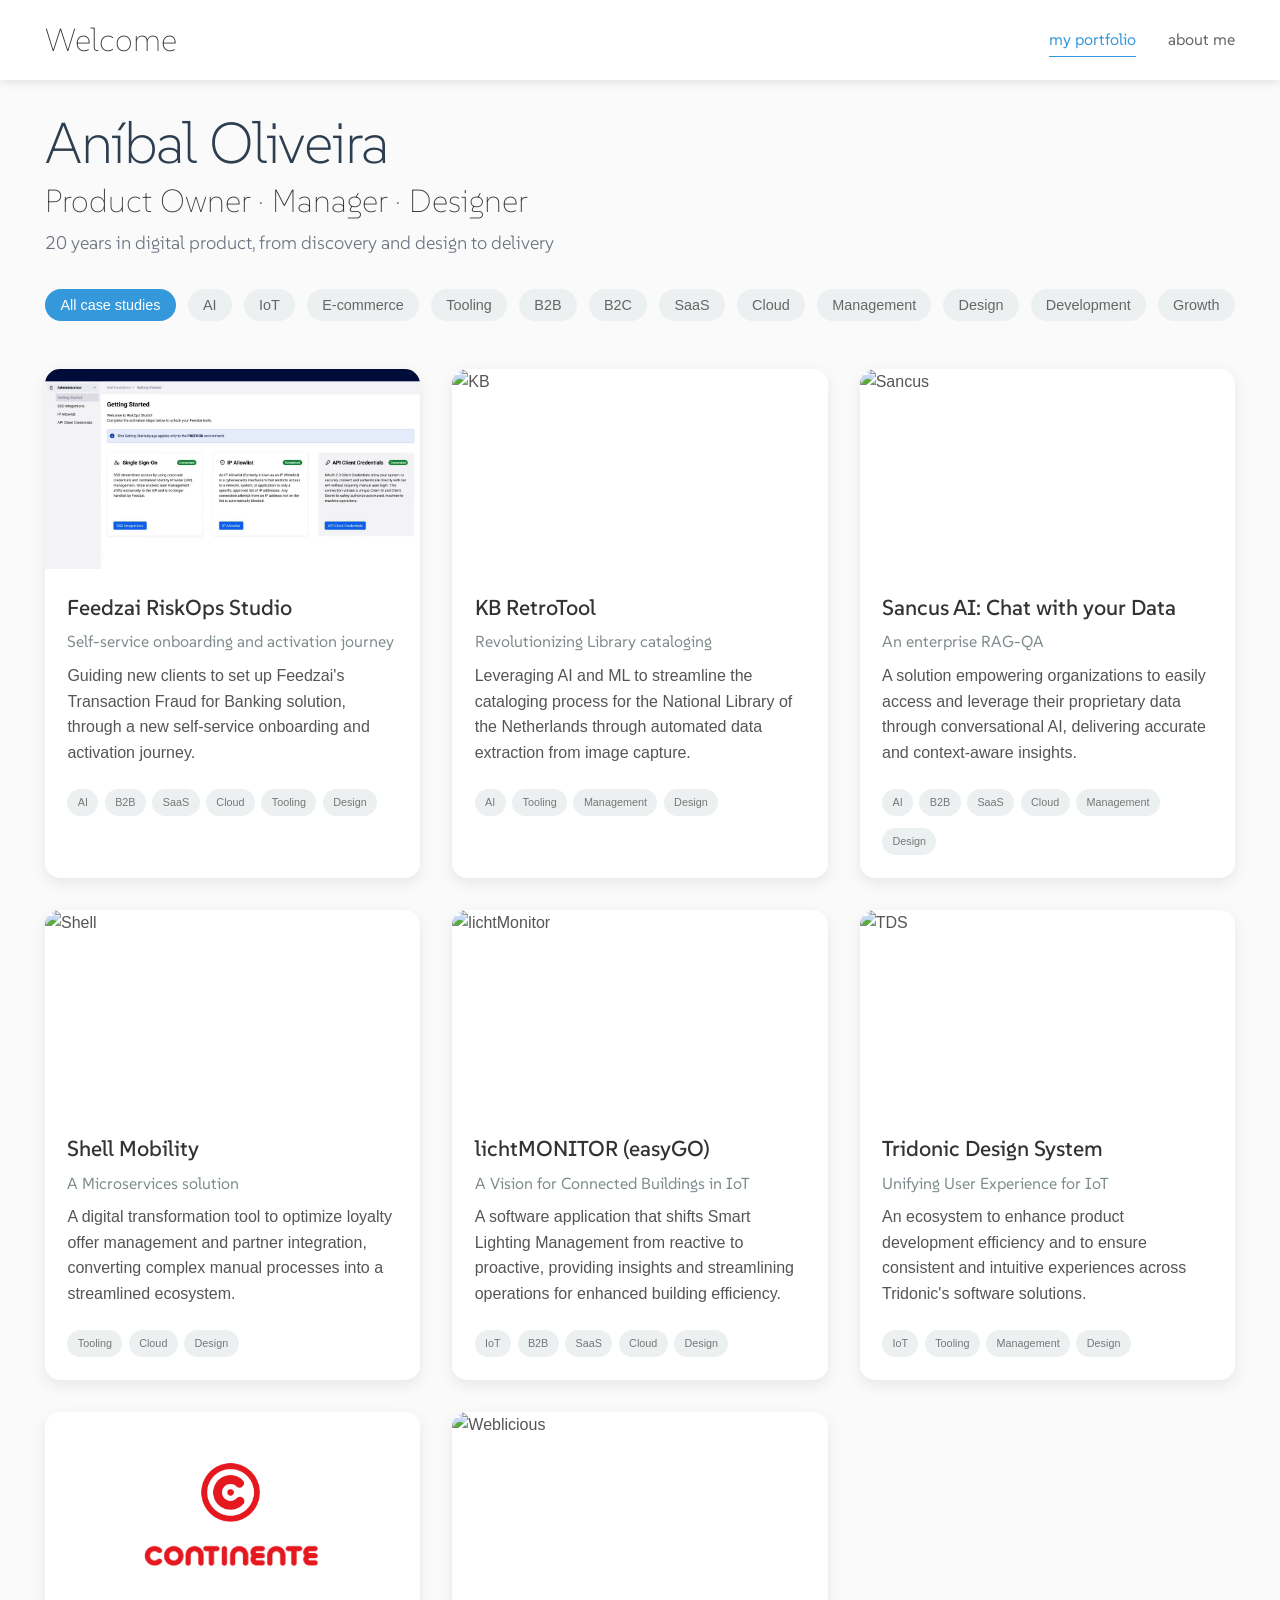
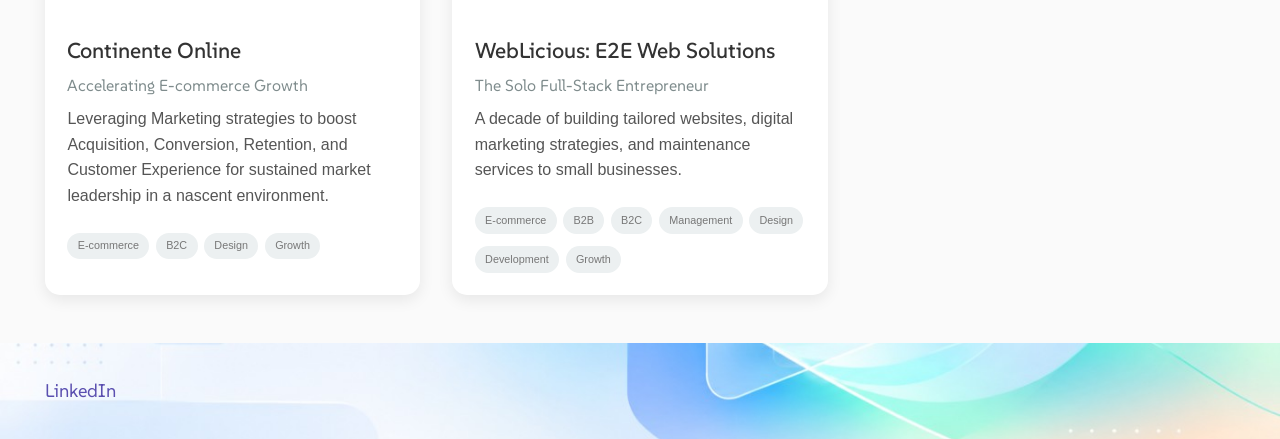
==== commit 6f43048c: "Homepage: change intro line to 20 years in digital product Co-Authored-By: Claude Opus 5.5 <noreply@" ====
--- a/index.html
+++ b/index.html
@@ -52,7 +52,7 @@
             <section class="home-intro">
                 <h1 class="home-intro-name">Aníbal Oliveira</h1>
                 <h2 class="home-intro-title">Product Owner · Manager · Designer</h2>
-                <p class="home-intro-text">Twenty years designing AI, IoT, Cloud and E-commerce products, from Discovery to Delivery</p>
+                <p class="home-intro-text">20 years in digital product, from discovery and design to delivery</p>
             </section>
 
             <!-- Tag Filter System -->
